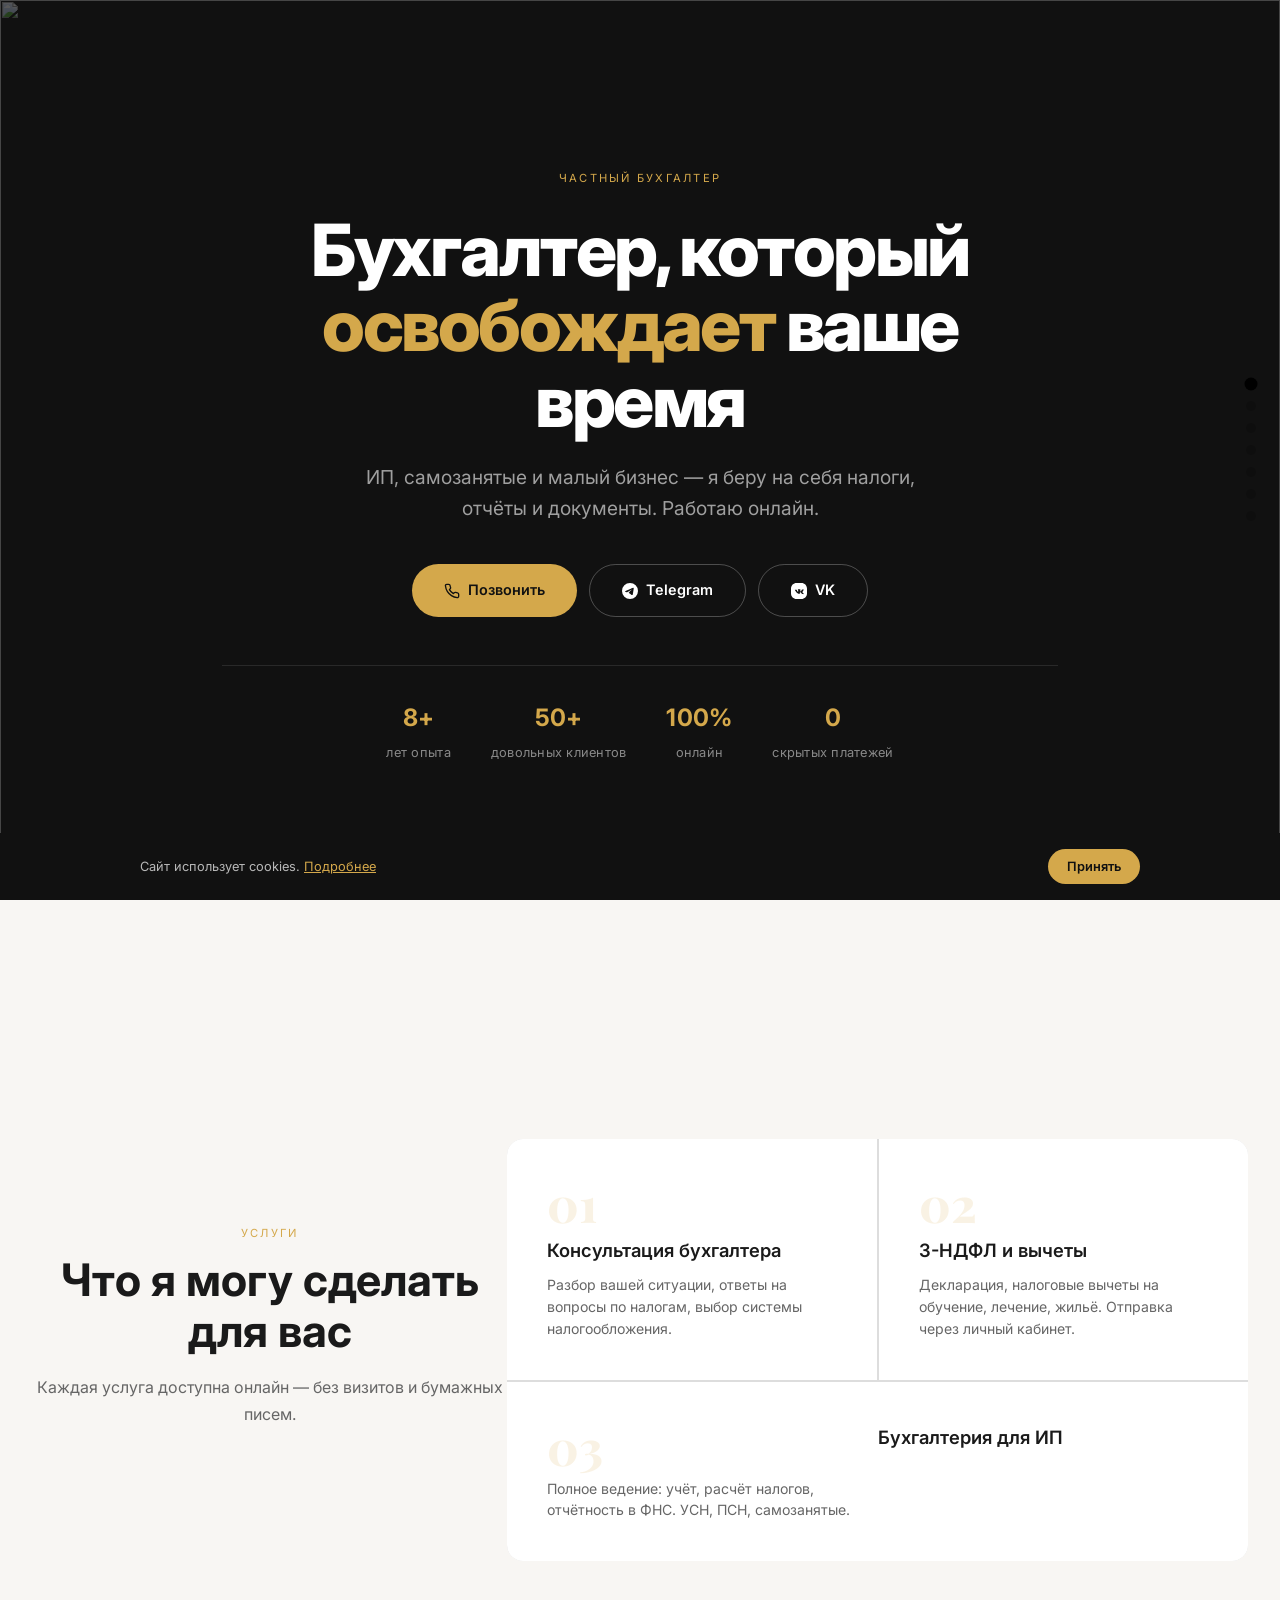
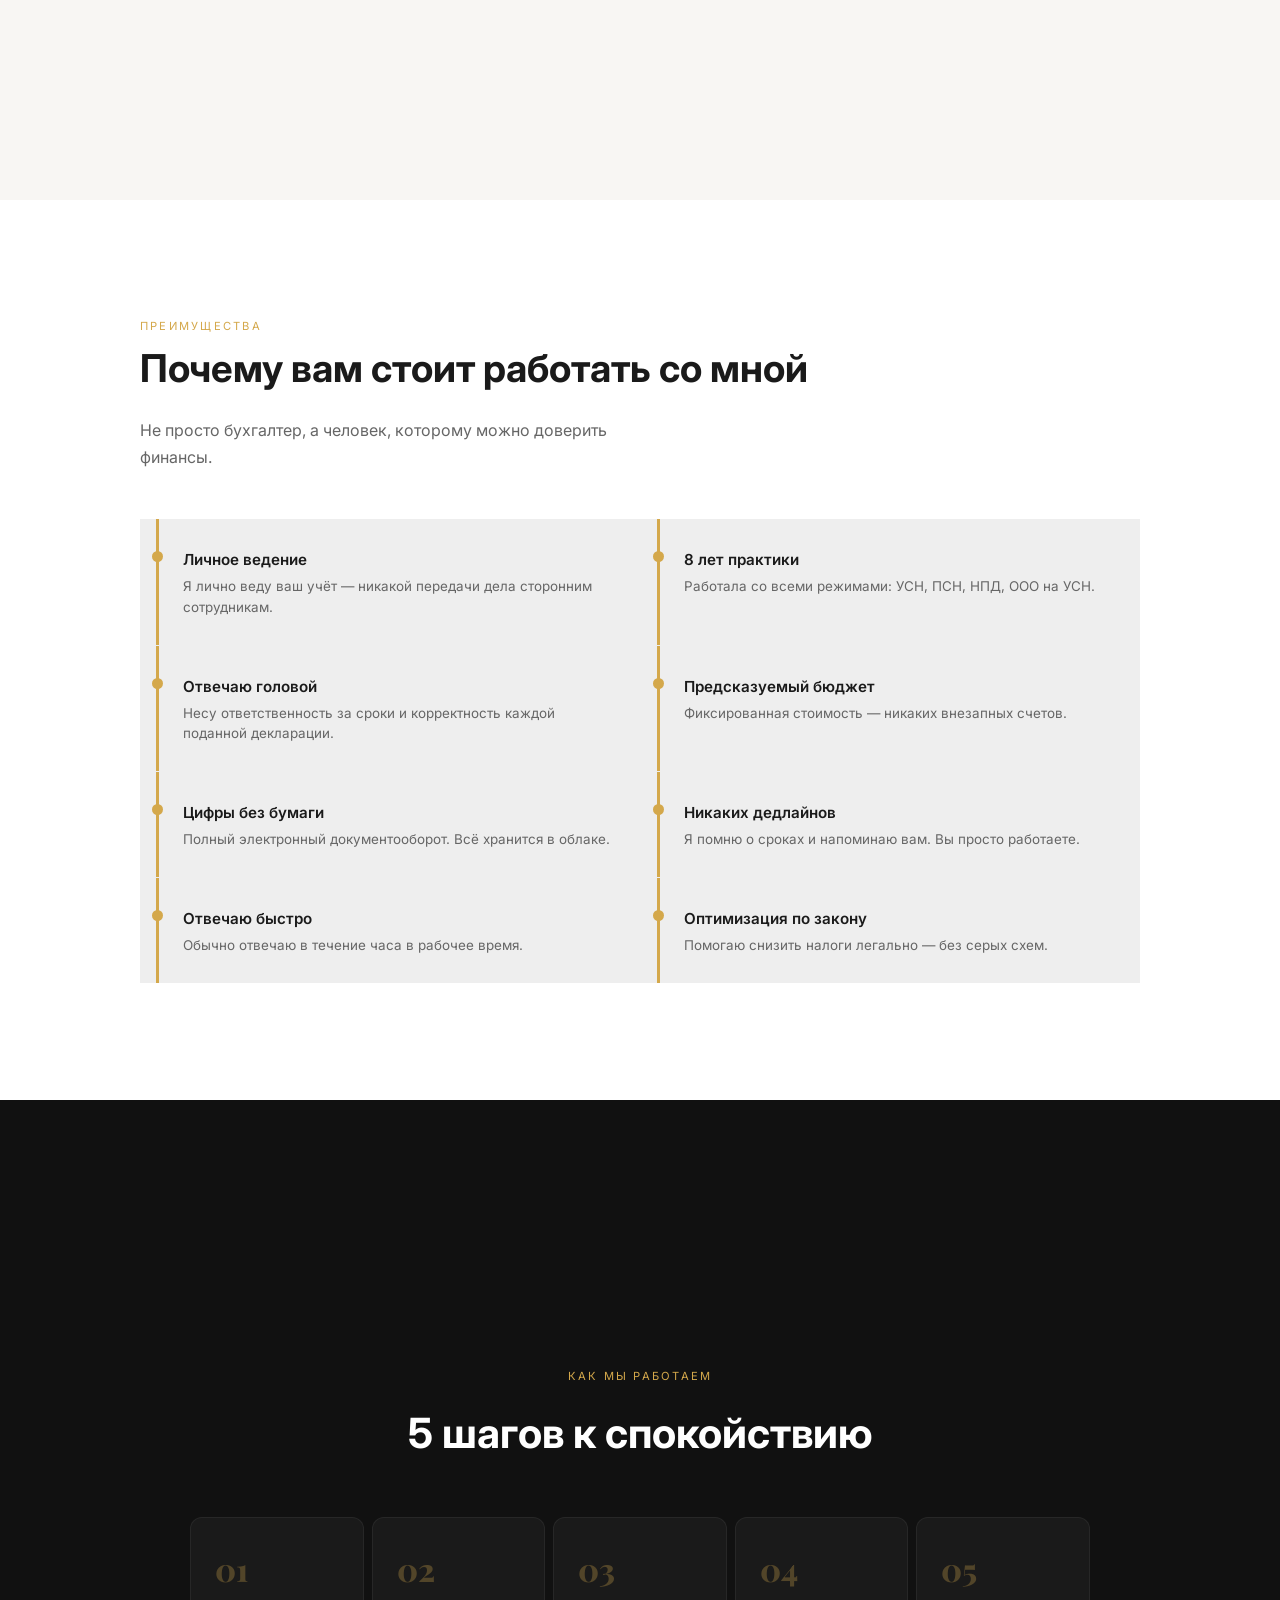
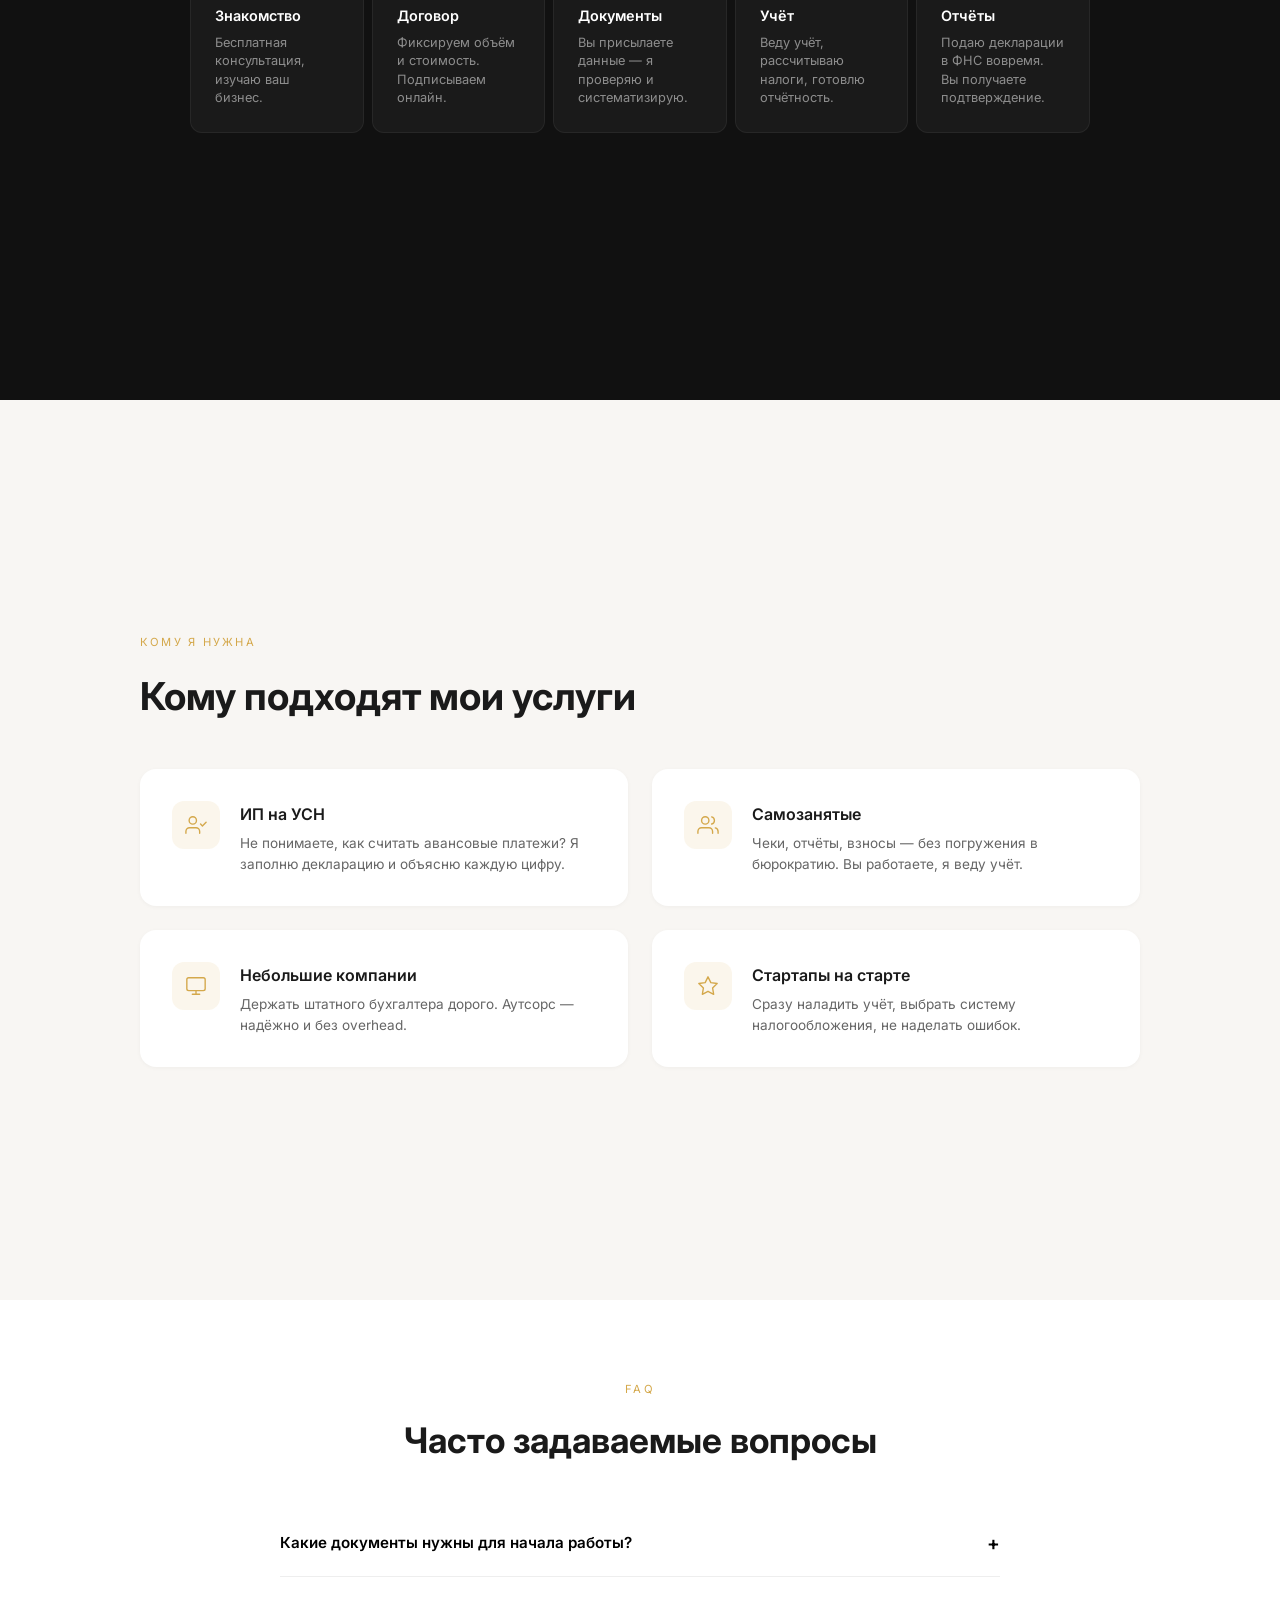
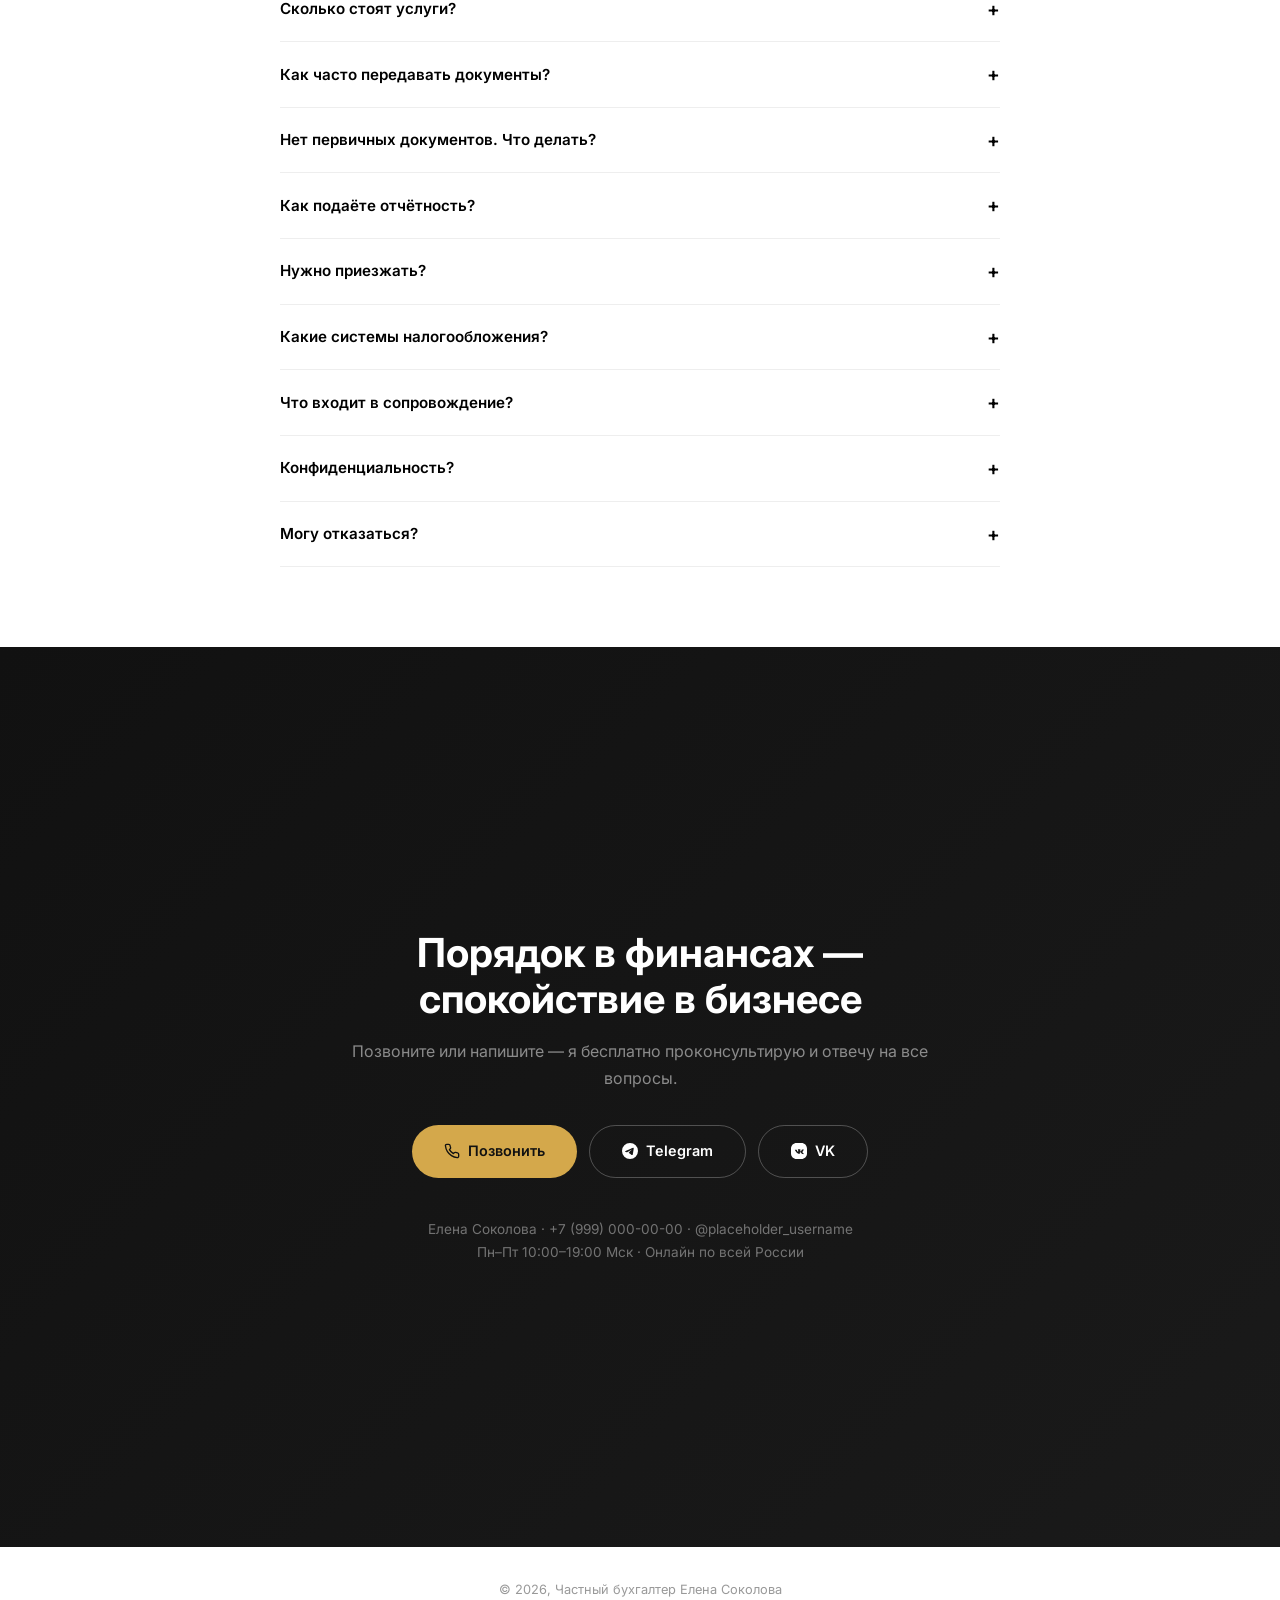
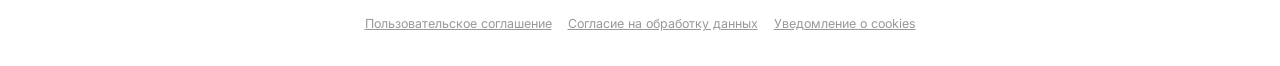
==== index-5.html @ 70ed7877 "Add variant 5: Magazine layout (full-bleed, snap-scroll)" ====
<!DOCTYPE html>
<html lang="ru">
<head>
<meta charset="UTF-8">
<meta name="viewport" content="width=device-width, initial-scale=1.0">
<title>Частный бухгалтер Елена Соколова — услуги для ИП и самозанятых</title>
<meta name="description" content="Бухгалтерские услуги онлайн. Консультации, 3-НДФЛ, отчётность для ИП.">
<meta name="theme-color" content="#111">
<link href="https://fonts.googleapis.com/css2?family=Inter:wght@300;400;500;600;700;800&family=Playfair+Display:wght@700&display=swap" rel="stylesheet">
<style>
*,*::before,*::after{box-sizing:border-box;margin:0;padding:0}
html{scroll-behavior:smooth;scroll-snap-type:y mandatory}
body{font-family:Inter,sans-serif;font-size:16px;line-height:1.7;color:#1a1a1a;background:#fff;-webkit-font-smoothing:antialiased}
img{max-width:100%;height:auto;display:block}
a{color:inherit;text-decoration:none}
ul{list-style:none}
button{font:inherit;cursor:pointer;border:none;background:none}

/* SNAP SECTIONS */
.snap{min-height:100vh;scroll-snap-align:start;display:flex;align-items:center;position:relative;overflow:hidden}

/* NAV DOTS */
.nav-dots{position:fixed;right:24px;top:50%;transform:translateY(-50%);z-index:100;display:flex;flex-direction:column;gap:12px}
.nav-dots a{width:10px;height:10px;border-radius:50%;background:rgba(0,0,0,.15);transition:all .3s;display:block}
.nav-dots a:hover,.nav-dots a.active{background:#000;transform:scale(1.3)}

/* SECTION 1 — HERO FULL-BLEED */
.hero{background:#111;color:#fff;padding:0;display:grid;grid-template-rows:1fr auto}
.hero-bg{position:absolute;inset:0}
.hero-bg img{width:100%;height:100%;object-fit:cover;opacity:.3}
.hero-inner{position:relative;z-index:1;padding:6rem 2rem 4rem;max-width:900px;margin:0 auto;text-align:center}
.hero-kicker{font-size:.7rem;letter-spacing:.2em;text-transform:uppercase;color:#d4a84b;margin-bottom:1.5rem}
.hero h1{font-size:clamp(2.2rem,7vw,4.5rem);font-weight:800;line-height:1.05;letter-spacing:-.035em;margin-bottom:1.5rem}
.hero h1 em{font-style:normal;color:#d4a84b}
.hero-sub{font-size:clamp(1rem,2vw,1.2rem);color:rgba(255,255,255,.6);max-width:600px;margin:0 auto 2.5rem;line-height:1.6}
.hero-cta{display:flex;gap:.75rem;justify-content:center;flex-wrap:wrap}
.btn{display:inline-flex;align-items:center;gap:.5rem;padding:.85rem 2rem;border-radius:100px;font-weight:600;font-size:.9rem;transition:all .25s}
.btn-gold{background:#d4a84b;color:#111}
.btn-gold:hover{background:#e0b85c;transform:translateY(-2px)}
.btn-outline-light{border:1.5px solid rgba(255,255,255,.25);color:#fff}
.btn-outline-light:hover{border-color:#d4a84b;color:#d4a84b}
.btn svg{width:16px;height:16px}
.hero-trust{display:flex;gap:2.5rem;justify-content:center;flex-wrap:wrap;margin-top:3rem;padding-top:2rem;border-top:1px solid rgba(255,255,255,.1)}
.hero-trust li{font-size:.8rem;color:rgba(255,255,255,.5);letter-spacing:.02em}
.hero-trust li strong{display:block;font-size:1.5rem;font-weight:700;color:#d4a84b;margin-bottom:.15rem}
@media(max-width:639px){.hero-trust{gap:1.5rem}.hero-trust li{text-align:center}}

/* SECTION 2 — SERVICES MAGAZINE */
.services{background:#f8f6f3;padding:5rem 2rem}
.services-header{max-width:700px;margin:0 auto 3rem;text-align:center}
.services-header .label{font-size:.7rem;letter-spacing:.2em;text-transform:uppercase;color:#d4a84b}
.services-header h2{font-size:clamp(1.8rem,4vw,2.8rem);font-weight:700;line-height:1.15;margin:.75rem 0 1rem}
.services-header p{color:#666;font-size:1rem}
.services-mag{display:grid;gap:2px;background:#ddd;border-radius:16px;overflow:hidden;max-width:1000px;margin:0 auto}
@media(min-width:768px){.services-mag{grid-template-columns:1fr 1fr}.services-mag article:last-child{grid-column:span 2;display:grid;grid-template-columns:1fr 1fr}}
.service-mag-card{background:#fff;padding:2.5rem;position:relative;transition:all .4s}
.service-mag-card:hover{background:#fefcf9}
.service-mag-num{font-size:3rem;font-weight:800;color:rgba(212,168,75,.15);line-height:1;margin-bottom:.5rem;font-family:'Playfair Display',serif}
.service-mag-card h3{font-size:1.15rem;font-weight:600;margin-bottom:.5rem}
.service-mag-card p{font-size:.88rem;color:#666;line-height:1.55;max-width:380px}
.service-mag-card::after{content:'→';position:absolute;bottom:1.5rem;right:1.5rem;font-size:1.2rem;color:#d4a84b;opacity:0;transition:opacity .3s}
.service-mag-card:hover::after{opacity:1}

/* SECTION 3 — BENEFITS TIMELINE */
.benefits{background:#fff;padding:5rem 2rem}
.benefits-inner{max-width:1000px;margin:0 auto}
.benefits-inner h2{font-size:clamp(1.5rem,3.5vw,2.4rem);font-weight:700;margin-bottom:1rem}
.benefits-inner>p{color:#666;margin-bottom:3rem;max-width:500px}
.benefits-timeline{display:grid;gap:1px;background:#eee}
@media(min-width:768px){.benefits-timeline{grid-template-columns:repeat(2,1fr)}}
.benefit-tl{padding:1.75rem;position:relative;border-left:3px solid #d4a84b;margin-left:1rem;padding-left:1.5rem}
.benefit-tl::before{content:'';position:absolute;left:-7px;top:2rem;width:11px;height:11px;border-radius:50%;background:#d4a84b}
.benefit-tl h4{font-size:.95rem;font-weight:600;margin-bottom:.2rem}
.benefit-tl p{font-size:.84rem;color:#666;line-height:1.5}

/* SECTION 4 — STEPS VISUAL */
.steps-section{background:#111;color:#fff;padding:5rem 2rem}
.steps-section .section-inner{max-width:900px;margin:0 auto;text-align:center}
.steps-section .label{font-size:.7rem;letter-spacing:.2em;text-transform:uppercase;color:#d4a84b}
.steps-section h2{font-size:clamp(1.8rem,4vw,2.6rem);font-weight:700;margin:.75rem 0 3rem}
.steps-visual{display:grid;gap:1.5rem;text-align:left;counter-reset:s}
@media(min-width:768px){.steps-visual{grid-template-columns:repeat(5,1fr);gap:.5rem}}
.step-vis{background:rgba(255,255,255,.04);border-radius:12px;padding:1.5rem;border:1px solid rgba(255,255,255,.06)}
.step-vis-num{font-size:2rem;font-weight:800;color:rgba(212,168,75,.3);font-family:'Playfair Display',serif;margin-bottom:.5rem}
.step-vis h3{font-size:.9rem;font-weight:600;margin-bottom:.3rem;color:#fff}
.step-vis p{font-size:.8rem;color:rgba(255,255,255,.5);line-height:1.45}

/* SECTION 5 — AUDIENCE SPOTLIGHT */
.spotlight{background:#f8f6f3;padding:5rem 2rem}
.spotlight-inner{max-width:1000px;margin:0 auto}
.spotlight-inner .label{font-size:.7rem;letter-spacing:.2em;text-transform:uppercase;color:#d4a84b}
.spotlight-inner h2{font-size:clamp(1.5rem,3.5vw,2.4rem);font-weight:700;margin:.75rem 0 2.5rem}
.spotlight-grid{display:grid;gap:1.5rem}
@media(min-width:640px){.spotlight-grid{grid-template-columns:repeat(2,1fr)}}
.spot-card{background:#fff;border-radius:16px;padding:2rem;display:flex;gap:1.25rem;align-items:flex-start;box-shadow:0 1px 4px rgba(0,0,0,.04)}
.spot-icon{width:48px;height:48px;border-radius:12px;background:rgba(212,168,75,.1);color:#d4a84b;display:flex;align-items:center;justify-content:center;flex-shrink:0}
.spot-icon svg{width:22px;height:22px}
.spot-card h3{font-size:1rem;font-weight:600;margin-bottom:.3rem}
.spot-card p{font-size:.85rem;color:#666;line-height:1.5}

/* SECTION 6 — FAQ ACCORDION */
.faq-section{background:#fff;padding:5rem 2rem}
.faq-inner{max-width:720px;margin:0 auto}
.faq-inner .label{font-size:.7rem;letter-spacing:.2em;text-transform:uppercase;color:#d4a84b;text-align:center}
.faq-inner h2{font-size:clamp(1.5rem,3.5vw,2.2rem);font-weight:700;text-align:center;margin:.75rem 0 2.5rem}
.faq-q{width:100%;display:flex;justify-content:space-between;align-items:center;padding:1rem 0;font-weight:600;font-size:.95rem;text-align:left;border-bottom:1px solid #eee;transition:color .2s;gap:1rem}
.faq-q:hover{color:#d4a84b}
.faq-q span{font-size:1.2rem;transition:transform .3s}
.faq-item.open .faq-q span{transform:rotate(45deg)}
.faq-a{max-height:0;overflow:hidden;transition:max-height .3s,padding .3s;padding:0}
.faq-item.open .faq-a{max-height:300px;padding:.5rem 0 1rem}
.faq-a p{font-size:.88rem;color:#666;line-height:1.55}

/* SECTION 7 — FINAL CTA */
.final{background:linear-gradient(135deg,#111,#1a1a1a);color:#fff;padding:5rem 2rem;text-align:center}
.final-inner{max-width:600px;margin:0 auto}
.final h2{font-size:clamp(1.5rem,4vw,2.5rem);font-weight:700;margin-bottom:1rem;line-height:1.15}
.final p{color:rgba(255,255,255,.5);margin-bottom:2rem}
.final .btn-outline-light svg{width:16px;height:16px}

/* FOOTER MINIMAL */
.footer-min{text-align:center;padding:2rem;font-size:.8rem;color:#999}
.footer-min a{color:#d4a84b}
.footer-min .legal-links{display:flex;gap:1rem;justify-content:center;flex-wrap:wrap;margin-top:.75rem}
.footer-min .legal-links button{font-size:.78rem;color:#999;text-decoration:underline}

/* MODALS */
.modal-overlay{position:fixed;inset:0;z-index:200;background:rgba(0,0,0,.7);backdrop-filter:blur(6px);display:flex;align-items:center;justify-content:center;padding:1rem;opacity:0;pointer-events:none;transition:opacity .3s}
.modal-overlay.open{opacity:1;pointer-events:auto}
.modal{background:#fff;border-radius:16px;max-width:560px;width:100%;max-height:80vh;overflow-y:auto;padding:2rem;transform:translateY(20px);transition:transform .3s;position:relative}
.modal-overlay.open .modal{transform:translateY(0)}
.modal-close{position:absolute;top:1rem;right:1rem;width:30px;height:30px;border-radius:50%;display:flex;align-items:center;justify-content:center;background:#f5f5f5}
.modal-close:hover{background:#eee}
.modal-close svg{width:16px;height:16px}
.modal h2{font-size:1.15rem;margin-bottom:1rem;padding-right:2rem}
.modal p,.modal li{font-size:.85rem;color:#666;line-height:1.55;margin-bottom:.4rem}
.modal ul{padding-left:1.25rem;list-style:disc}

/* COOKIES */
.cookies{position:fixed;bottom:0;left:0;right:0;z-index:150;background:#111;color:rgba(255,255,255,.7);padding:1rem 2rem;font-size:.8rem;transform:translateY(100%);transition:transform .35s}
.cookies.show{transform:translateY(0)}
.cookies .container{max-width:1000px;margin:0 auto;display:flex;flex-wrap:wrap;align-items:center;justify-content:space-between;gap:.75rem}
.cookies .container a{color:#d4a84b;text-decoration:underline}
.cookies-btn{background:#d4a84b;color:#111;padding:.4rem 1.2rem;border-radius:100px;font-weight:600;font-size:.8rem;white-space:nowrap;transition:background .2s}
.cookies-btn:hover{background:#e0b85c}

/* RESPONSIVE */
@media(max-width:639px){.snap{min-height:0;scroll-snap-align:none}.nav-dots{display:none}.hero-inner{padding:4rem 1.5rem 3rem}.services{padding:3rem 1.5rem}.benefits{padding:3rem 1.5rem}.steps-section{padding:3rem 1.5rem}.spotlight{padding:3rem 1.5rem}.faq-section{padding:3rem 1.5rem}.final{padding:3rem 1.5rem}}
</style>
</head>
<body>

<nav class="nav-dots" aria-label="Навигация">
  <a href="#s1" aria-label="Главная"></a>
  <a href="#s2" aria-label="Услуги"></a>
  <a href="#s3" aria-label="Преимущества"></a>
  <a href="#s4" aria-label="Процесс"></a>
  <a href="#s5" aria-label="Клиенты"></a>
  <a href="#s6" aria-label="FAQ"></a>
  <a href="#s7" aria-label="Контакты"></a>
</nav>

<!-- HERO -->
<section class="snap hero" id="s1">
  <div class="hero-bg"><img src="https://images.unsplash.com/photo-1573496359142-b8d87734a5a2?w=1200&auto=format" alt="" loading="lazy"></div>
  <div class="hero-inner">
    <div class="hero-kicker">Частный бухгалтер</div>
    <h1>Бухгалтер, который <em>освобождает</em> ваше время</h1>
    <p class="hero-sub">ИП, самозанятые и малый бизнес — я беру на себя налоги, отчёты и документы. Работаю онлайн.</p>
    <div class="hero-cta">
      <a href="tel:+79990000000" class="btn btn-gold"><svg viewBox="0 0 24 24" fill="none" stroke="currentColor" stroke-width="2" stroke-linecap="round" stroke-linejoin="round"><path d="M22 16.92v3a2 2 0 0 1-2.18 2 19.79 19.79 0 0 1-8.63-3.07 19.5 19.5 0 0 1-6-6 19.79 19.79 0 0 1-3.07-8.67A2 2 0 0 1 4.11 2h3a2 2 0 0 1 2 1.72 12.84 12.84 0 0 0 .7 2.81 2 2 0 0 1-.45 2.11L8.09 9.91a16 16 0 0 0 6 6l1.27-1.27a2 2 0 0 1 2.11-.45 12.84 12.84 0 0 0 2.81.7A2 2 0 0 1 22 16.92z"/></svg>Позвонить</a>
      <a href="https://t.me/placeholder_username" target="_blank" rel="noopener" class="btn btn-outline-light"><svg viewBox="0 0 24 24" fill="currentColor"><path d="M11.944 0A12 12 0 0 0 0 12a12 12 0 0 0 12 12 12 12 0 0 0 12-12A12 12 0 0 0 12 0a12 12 0 0 0-.056 0zm4.962 7.224c.1-.002.321.023.465.14a.506.506 0 0 1 .171.325c.016.093.036.306.02.472-.18 1.898-.962 6.502-1.36 8.627-.168.9-.499 1.201-.82 1.23-.696.065-1.225-.46-1.9-.902-1.056-.693-1.653-1.124-2.678-1.8-1.185-.78-.417-1.21.258-1.91.177-.184 3.247-2.977 3.307-3.23.007-.032.014-.15-.056-.212s-.174-.041-.249-.024c-.106.024-1.793 1.14-5.061 3.345-.48.33-.913.49-1.302.48-.428-.008-1.252-.241-1.865-.44-.752-.245-1.349-.374-1.297-.789.027-.216.325-.437.893-.663 3.498-1.524 5.83-2.529 6.998-3.014 3.332-1.386 4.025-1.627 4.476-1.635z"/></svg>Telegram</a>
      <a href="https://vk.com/placeholder_id" target="_blank" rel="noopener" class="btn btn-outline-light"><svg viewBox="0 0 24 24" fill="currentColor"><path d="M15.684 0H8.316C3.732 0 0 3.732 0 8.316v7.368C0 20.268 3.732 24 8.316 24h7.368C20.268 24 24 20.268 24 15.684V8.316C24 3.732 20.268 0 15.684 0zm3.4 16.416h-1.932c-.588 0-.78-.432-1.848-1.5-.936-.876-1.344-1.008-1.572-1.008-.324 0-.408.084-.408.492v1.296c0 .36-.12.552-1.056.552-1.56 0-3.288-.96-4.512-2.748-1.548-1.908-1.944-3.024-1.944-3.288 0-.132.084-.252.312-.252h1.944c.336 0 .456.144.588.492.552 1.512 1.512 2.856 1.896 2.856.144 0 .216-.072.216-.468v-1.8c-.072-.852-.504-.924-.504-1.236 0-.156.12-.288.324-.288h3.048c.264 0 .348.144.348.468v2.532c0 .264.108.348.18.348.144 0 .264-.084.528-.348.912-1.008 1.548-2.568 1.548-2.568.084-.18.228-.324.552-.324h1.944c.396 0 .48.204.396.468-.144.672-2.076 3.3-2.076 3.3-.168.276-.204.384 0 .648.144.216.66.648.996.996.612.648 1.08 1.188 1.248 1.548.168.36-.012.54-.408.54z"/></svg>VK</a>
    </div>
    <ul class="hero-trust">
      <li><strong>8+</strong> лет опыта</li>
      <li><strong>50+</strong> довольных клиентов</li>
      <li><strong>100%</strong> онлайн</li>
      <li><strong>0</strong> скрытых платежей</li>
    </ul>
  </div>
</section>

<!-- SERVICES -->
<section class="snap services" id="s2">
  <div class="services-header">
    <div class="label">Услуги</div>
    <h2>Что я могу сделать для вас</h2>
    <p>Каждая услуга доступна онлайн — без визитов и бумажных писем.</p>
  </div>
  <div class="services-mag">
    <article class="service-mag-card"><div class="service-mag-num">01</div><h3>Консультация бухгалтера</h3><p>Разбор вашей ситуации, ответы на вопросы по налогам, выбор системы налогообложения.</p></article>
    <article class="service-mag-card"><div class="service-mag-num">02</div><h3>3-НДФЛ и вычеты</h3><p>Декларация, налоговые вычеты на обучение, лечение, жильё. Отправка через личный кабинет.</p></article>
    <article class="service-mag-card"><div class="service-mag-num">03</div><h3>Бухгалтерия для ИП</h3><p>Полное ведение: учёт, расчёт налогов, отчётность в ФНС. УСН, ПСН, самозанятые.</p></article>
  </div>
</section>

<!-- BENEFITS -->
<section class="snap benefits" id="s3">
  <div class="benefits-inner">
    <div class="label" style="font-size:.7rem;letter-spacing:.2em;text-transform:uppercase;color:#d4a84b">Преимущества</div>
    <h2>Почему вам стоит работать со мной</h2>
    <p>Не просто бухгалтер, а человек, которому можно доверить финансы.</p>
    <div class="benefits-timeline">
      <div class="benefit-tl"><h4>Личное ведение</h4><p>Я лично веду ваш учёт — никакой передачи дела сторонним сотрудникам.</p></div>
      <div class="benefit-tl"><h4>8 лет практики</h4><p>Работала со всеми режимами: УСН, ПСН, НПД, ООО на УСН.</p></div>
      <div class="benefit-tl"><h4>Отвечаю головой</h4><p>Несу ответственность за сроки и корректность каждой поданной декларации.</p></div>
      <div class="benefit-tl"><h4>Предсказуемый бюджет</h4><p>Фиксированная стоимость — никаких внезапных счетов.</p></div>
      <div class="benefit-tl"><h4>Цифры без бумаги</h4><p>Полный электронный документооборот. Всё хранится в облаке.</p></div>
      <div class="benefit-tl"><h4>Никаких дедлайнов</h4><p>Я помню о сроках и напоминаю вам. Вы просто работаете.</p></div>
      <div class="benefit-tl"><h4>Отвечаю быстро</h4><p>Обычно отвечаю в течение часа в рабочее время.</p></div>
      <div class="benefit-tl"><h4>Оптимизация по закону</h4><p>Помогаю снизить налоги легально — без серых схем.</p></div>
    </div>
  </div>
</section>

<!-- STEPS -->
<section class="snap steps-section" id="s4">
  <div class="section-inner">
    <div class="label">Как мы работаем</div>
    <h2>5 шагов к спокойствию</h2>
    <div class="steps-visual">
      <div class="step-vis"><div class="step-vis-num">01</div><h3>Знакомство</h3><p>Бесплатная консультация, изучаю ваш бизнес.</p></div>
      <div class="step-vis"><div class="step-vis-num">02</div><h3>Договор</h3><p>Фиксируем объём и стоимость. Подписываем онлайн.</p></div>
      <div class="step-vis"><div class="step-vis-num">03</div><h3>Документы</h3><p>Вы присылаете данные — я проверяю и систематизирую.</p></div>
      <div class="step-vis"><div class="step-vis-num">04</div><h3>Учёт</h3><p>Веду учёт, рассчитываю налоги, готовлю отчётность.</p></div>
      <div class="step-vis"><div class="step-vis-num">05</div><h3>Отчёты</h3><p>Подаю декларации в ФНС вовремя. Вы получаете подтверждение.</p></div>
    </div>
  </div>
</section>

<!-- AUDIENCE -->
<section class="snap spotlight" id="s5">
  <div class="spotlight-inner">
    <div class="label">Кому я нужна</div>
    <h2>Кому подходят мои услуги</h2>
    <div class="spotlight-grid">
      <article class="spot-card">
        <div class="spot-icon"><svg viewBox="0 0 24 24" fill="none" stroke="currentColor" stroke-width="1.5" stroke-linecap="round" stroke-linejoin="round"><path d="M16 21v-2a4 4 0 0 0-4-4H5a4 4 0 0 0-4 4v2"/><circle cx="8.5" cy="7" r="4"/><polyline points="17 11 19 13 23 9"/></svg></div>
        <div><h3>ИП на УСН</h3><p>Не понимаете, как считать авансовые платежи? Я заполню декларацию и объясню каждую цифру.</p></div>
      </article>
      <article class="spot-card">
        <div class="spot-icon"><svg viewBox="0 0 24 24" fill="none" stroke="currentColor" stroke-width="1.5" stroke-linecap="round" stroke-linejoin="round"><path d="M17 21v-2a4 4 0 0 0-4-4H5a4 4 0 0 0-4 4v2"/><circle cx="9" cy="7" r="4"/><path d="M23 21v-2a4 4 0 0 0-3-3.87"/><path d="M16 3.13a4 4 0 0 1 0 7.75"/></svg></div>
        <div><h3>Самозанятые</h3><p>Чеки, отчёты, взносы — без погружения в бюрократию. Вы работаете, я веду учёт.</p></div>
      </article>
      <article class="spot-card">
        <div class="spot-icon"><svg viewBox="0 0 24 24" fill="none" stroke="currentColor" stroke-width="1.5" stroke-linecap="round" stroke-linejoin="round"><rect x="2" y="3" width="20" height="14" rx="2" ry="2"/><line x1="8" y1="21" x2="16" y2="21"/><line x1="12" y1="17" x2="12" y2="21"/></svg></div>
        <div><h3>Небольшие компании</h3><p>Держать штатного бухгалтера дорого. Аутсорс — надёжно и без overhead.</p></div>
      </article>
      <article class="spot-card">
        <div class="spot-icon"><svg viewBox="0 0 24 24" fill="none" stroke="currentColor" stroke-width="1.5" stroke-linecap="round" stroke-linejoin="round"><polygon points="12 2 15.09 8.26 22 9.27 17 14.14 18.18 21.02 12 17.77 5.82 21.02 7 14.14 2 9.27 8.91 8.26 12 2"/></svg></div>
        <div><h3>Стартапы на старте</h3><p>Сразу наладить учёт, выбрать систему налогообложения, не наделать ошибок.</p></div>
      </article>
    </div>
  </div>
</section>

<!-- FAQ -->
<section class="snap faq-section" id="s6">
  <div class="faq-inner">
    <div class="label">FAQ</div>
    <h2>Часто задаваемые вопросы</h2>
    <div>
      <div class="faq-item"><button class="faq-q" aria-expanded="false">Какие документы нужны для начала работы?<span>+</span></button><div class="faq-a"><p>Паспорт, ИНН, сведения о регистрации. Если уже работаете — последние отчёты. Я составлю список под вас.</p></div></div>
      <div class="faq-item"><button class="faq-q" aria-expanded="false">Сколько стоят услуги?<span>+</span></button><div class="faq-a"><p>Консультация — бесплатно. Обслуживание ИП на УСН — от 5 000 ₽/мес. Цена после знакомства с делом.</p></div></div>
      <div class="faq-item"><button class="faq-q" aria-expanded="false">Как часто передавать документы?<span>+</span></button><div class="faq-a"><p>1–2 раза в месяц. Можно чаще — договоримся.</p></div></div>
      <div class="faq-item"><button class="faq-q" aria-expanded="false">Нет первичных документов. Что делать?<span>+</span></button><div class="faq-a"><p>Восстановлю учёт: запрошу дубликаты в банках и у контрагентов.</p></div></div>
      <div class="faq-item"><button class="faq-q" aria-expanded="false">Как подаёте отчётность?<span>+</span></button><div class="faq-a"><p>Через ЭДО с усиленной подписью. Вы получаете подтверждение о приёме.</p></div></div>
      <div class="faq-item"><button class="faq-q" aria-expanded="false">Нужно приезжать?<span>+</span></button><div class="faq-a"><p>Нет. Полностью онлайн. При желании можем встретиться лично.</p></div></div>
      <div class="faq-item"><button class="faq-q" aria-expanded="false">Какие системы налогообложения?<span>+</span></button><div class="faq-a"><p>УСН 6% и 15%, ПСН, налог на профдоход (самозанятые).</p></div></div>
      <div class="faq-item"><button class="faq-q" aria-expanded="false">Что входит в сопровождение?<span>+</span></button><div class="faq-a"><p>Учёт, расчёт налогов, отчётность, контроль сроков, консультации — всё включено.</p></div></div>
      <div class="faq-item"><button class="faq-q" aria-expanded="false">Конфиденциальность?<span>+</span></button><div class="faq-a"><p>NDA, защищённые каналы, доступ к данным только у меня.</p></div></div>
      <div class="faq-item"><button class="faq-q" aria-expanded="false">Могу отказаться?<span>+</span></button><div class="faq-a"><p>В любой момент. Передам все документы и отчёты.</p></div></div>
    </div>
  </div>
</section>

<!-- FINAL -->
<section class="snap final" id="s7">
  <div class="final-inner">
    <h2>Порядок в финансах —<br>спокойствие в бизнесе</h2>
    <p>Позвоните или напишите — я бесплатно проконсультирую и отвечу на все вопросы.</p>
    <div class="hero-cta" style="justify-content:center">
      <a href="tel:+79990000000" class="btn btn-gold"><svg viewBox="0 0 24 24" fill="none" stroke="currentColor" stroke-width="2" stroke-linecap="round" stroke-linejoin="round"><path d="M22 16.92v3a2 2 0 0 1-2.18 2 19.79 19.79 0 0 1-8.63-3.07 19.5 19.5 0 0 1-6-6 19.79 19.79 0 0 1-3.07-8.67A2 2 0 0 1 4.11 2h3a2 2 0 0 1 2 1.72 12.84 12.84 0 0 0 .7 2.81 2 2 0 0 1-.45 2.11L8.09 9.91a16 16 0 0 0 6 6l1.27-1.27a2 2 0 0 1 2.11-.45 12.84 12.84 0 0 0 2.81.7A2 2 0 0 1 22 16.92z"/></svg>Позвонить</a>
      <a href="https://t.me/placeholder_username" target="_blank" rel="noopener" class="btn btn-outline-light"><svg viewBox="0 0 24 24" fill="currentColor"><path d="M11.944 0A12 12 0 0 0 0 12a12 12 0 0 0 12 12 12 12 0 0 0 12-12A12 12 0 0 0 12 0a12 12 0 0 0-.056 0zm4.962 7.224c.1-.002.321.023.465.14a.506.506 0 0 1 .171.325c.016.093.036.306.02.472-.18 1.898-.962 6.502-1.36 8.627-.168.9-.499 1.201-.82 1.23-.696.065-1.225-.46-1.9-.902-1.056-.693-1.653-1.124-2.678-1.8-1.185-.78-.417-1.21.258-1.91.177-.184 3.247-2.977 3.307-3.23.007-.032.014-.15-.056-.212s-.174-.041-.249-.024c-.106.024-1.793 1.14-5.061 3.345-.48.33-.913.49-1.302.48-.428-.008-1.252-.241-1.865-.44-.752-.245-1.349-.374-1.297-.789.027-.216.325-.437.893-.663 3.498-1.524 5.83-2.529 6.998-3.014 3.332-1.386 4.025-1.627 4.476-1.635z"/></svg>Telegram</a>
      <a href="https://vk.com/placeholder_id" target="_blank" rel="noopener" class="btn btn-outline-light"><svg viewBox="0 0 24 24" fill="currentColor"><path d="M15.684 0H8.316C3.732 0 0 3.732 0 8.316v7.368C0 20.268 3.732 24 8.316 24h7.368C20.268 24 24 20.268 24 15.684V8.316C24 3.732 20.268 0 15.684 0zm3.4 16.416h-1.932c-.588 0-.78-.432-1.848-1.5-.936-.876-1.344-1.008-1.572-1.008-.324 0-.408.084-.408.492v1.296c0 .36-.12.552-1.056.552-1.56 0-3.288-.96-4.512-2.748-1.548-1.908-1.944-3.024-1.944-3.288 0-.132.084-.252.312-.252h1.944c.336 0 .456.144.588.492.552 1.512 1.512 2.856 1.896 2.856.144 0 .216-.072.216-.468v-1.8c-.072-.852-.504-.924-.504-1.236 0-.156.12-.288.324-.288h3.048c.264 0 .348.144.348.468v2.532c0 .264.108.348.18.348.144 0 .264-.084.528-.348.912-1.008 1.548-2.568 1.548-2.568.084-.18.228-.324.552-.324h1.944c.396 0 .48.204.396.468-.144.672-2.076 3.3-2.076 3.3-.168.276-.204.384 0 .648.144.216.66.648.996.996.612.648 1.08 1.188 1.248 1.548.168.36-.012.54-.408.54z"/></svg>VK</a>
    </div>
    <div style="margin-top:2.5rem;font-size:.85rem;color:rgba(255,255,255,.4)">Елена Соколова · +7 (999) 000-00-00 · @placeholder_username<br>Пн–Пт 10:00–19:00 Мск · Онлайн по всей России</div>
  </div>
</section>

<footer class="footer-min">
  <div>&copy; 2026, Частный бухгалтер Елена Соколова</div>
  <div class="legal-links">
    <button type="button" data-modal="terms">Пользовательское соглашение</button>
    <button type="button" data-modal="privacy">Согласие на обработку данных</button>
    <button type="button" data-modal="cookies">Уведомление о cookies</button>
  </div>
</footer>

<!-- MODALS + COOKIES -->
<div class="modal-overlay" id="modal-terms" role="dialog" aria-modal="true" aria-labelledby="t1"><div class="modal" tabindex="-1"><button class="modal-close" data-close aria-label="Закрыть"><svg viewBox="0 0 24 24" fill="none" stroke="currentColor" stroke-width="2" stroke-linecap="round" stroke-linejoin="round"><line x1="18" y1="6" x2="6" y2="18"/><line x1="6" y1="6" x2="18" y2="18"/></svg></button><h2 id="t1">Пользовательское соглашение</h2><p>Регулирует отношения между Еленой Соколовой и пользователем. Используя сайт, вы принимаете условия.</p></div></div>
<div class="modal-overlay" id="modal-privacy" role="dialog" aria-modal="true" aria-labelledby="t2"><div class="modal" tabindex="-1"><button class="modal-close" data-close aria-label="Закрыть"><svg viewBox="0 0 24 24" fill="none" stroke="currentColor" stroke-width="2" stroke-linecap="round" stroke-linejoin="round"><line x1="18" y1="6" x2="6" y2="18"/><line x1="6" y1="6" x2="18" y2="18"/></svg></button><h2 id="t2">Согласие на обработку данных</h2><p>Вы даёте согласие на обработку персональных данных (ФИО, телефон, email) для оказания услуг.</p></div></div>
<div class="modal-overlay" id="modal-cookies" role="dialog" aria-modal="true" aria-labelledby="t3"><div class="modal" tabindex="-1"><button class="modal-close" data-close aria-label="Закрыть"><svg viewBox="0 0 24 24" fill="none" stroke="currentColor" stroke-width="2" stroke-linecap="round" stroke-linejoin="round"><line x1="18" y1="6" x2="6" y2="18"/><line x1="6" y1="6" x2="18" y2="18"/></svg></button><h2 id="t3">Уведомление о cookies</h2><p>Сайт использует cookies и Яндекс.Метрику. Продолжая использование, вы соглашаетесь.</p></div></div>
<div class="cookies" id="cookies-banner" role="alert">
  <div class="container"><span>Сайт использует cookies. <button type="button" data-modal="cookies" style="background:none;border:none;color:#d4a84b;text-decoration:underline;cursor:pointer;font-size:inherit;">Подробнее</button></span><button class="cookies-btn" id="cookies-accept">Принять</button></div>
</div>
<script>
(function(){'use strict'
var b=document.getElementById('cookies-banner'),a=document.getElementById('cookies-accept')
if(localStorage.getItem('cookies_accepted')!=='true'){setTimeout(function(){b.classList.add('show')},600)}
a.addEventListener('click',function(){localStorage.setItem('cookies_accepted','true');b.classList.remove('show')})
var o=document.querySelectorAll('.modal-overlay')
document.querySelectorAll('[data-modal]').forEach(function(e){e.addEventListener('click',function(e){e.preventDefault();var m=document.getElementById('modal-'+this.getAttribute('data-modal'));if(!m)return;m.classList.add('open');document.body.style.overflow='hidden';var mc=m.querySelector('.modal');if(mc)mc.focus()})})
document.querySelectorAll('[data-close]').forEach(function(e){e.addEventListener('click',function(){o.forEach(function(i){i.classList.remove('open')});document.body.style.overflow=''})})
o.forEach(function(m){m.addEventListener('click',function(e){if(e.target===m){o.forEach(function(i){i.classList.remove('open')});document.body.style.overflow=''}})})
document.addEventListener('keydown',function(e){if(e.key==='Escape'){o.forEach(function(i){i.classList.remove('open')});document.body.style.overflow=''}})
document.querySelectorAll('.faq-item').forEach(function(item){item.querySelector('.faq-q').addEventListener('click',function(){var open=item.classList.contains('open')
document.querySelectorAll('.faq-item').forEach(function(i){i.classList.remove('open')})
if(!open){item.classList.add('open')}})})
var navDots=document.querySelectorAll('.nav-dots a'),sections=document.querySelectorAll('.snap')
function updateNav(){var t=window.scrollY+200;sections.forEach(function(s,i){var o=s.offsetTop,h=s.offsetHeight;if(t>=o&&t<o+h){navDots.forEach(function(d){d.classList.remove('active')});if(navDots[i])navDots[i].classList.add('active')}})}
window.addEventListener('scroll',updateNav,{passive:true});updateNav()
navDots.forEach(function(d){d.addEventListener('click',function(e){e.preventDefault();var id=this.getAttribute('href').slice(1);var el=document.getElementById(id);if(el)el.scrollIntoView({behavior:'smooth'})})})
var els=document.querySelectorAll('.reveal');function check(){var wh=window.innerHeight;els.forEach(function(el){if(el.getBoundingClientRect().top<wh-60)el.classList.add('visible')})}
check();window.addEventListener('scroll',check,{passive:true});window.addEventListener('resize',check,{passive:true})
})()
</script>
</body>
</html>
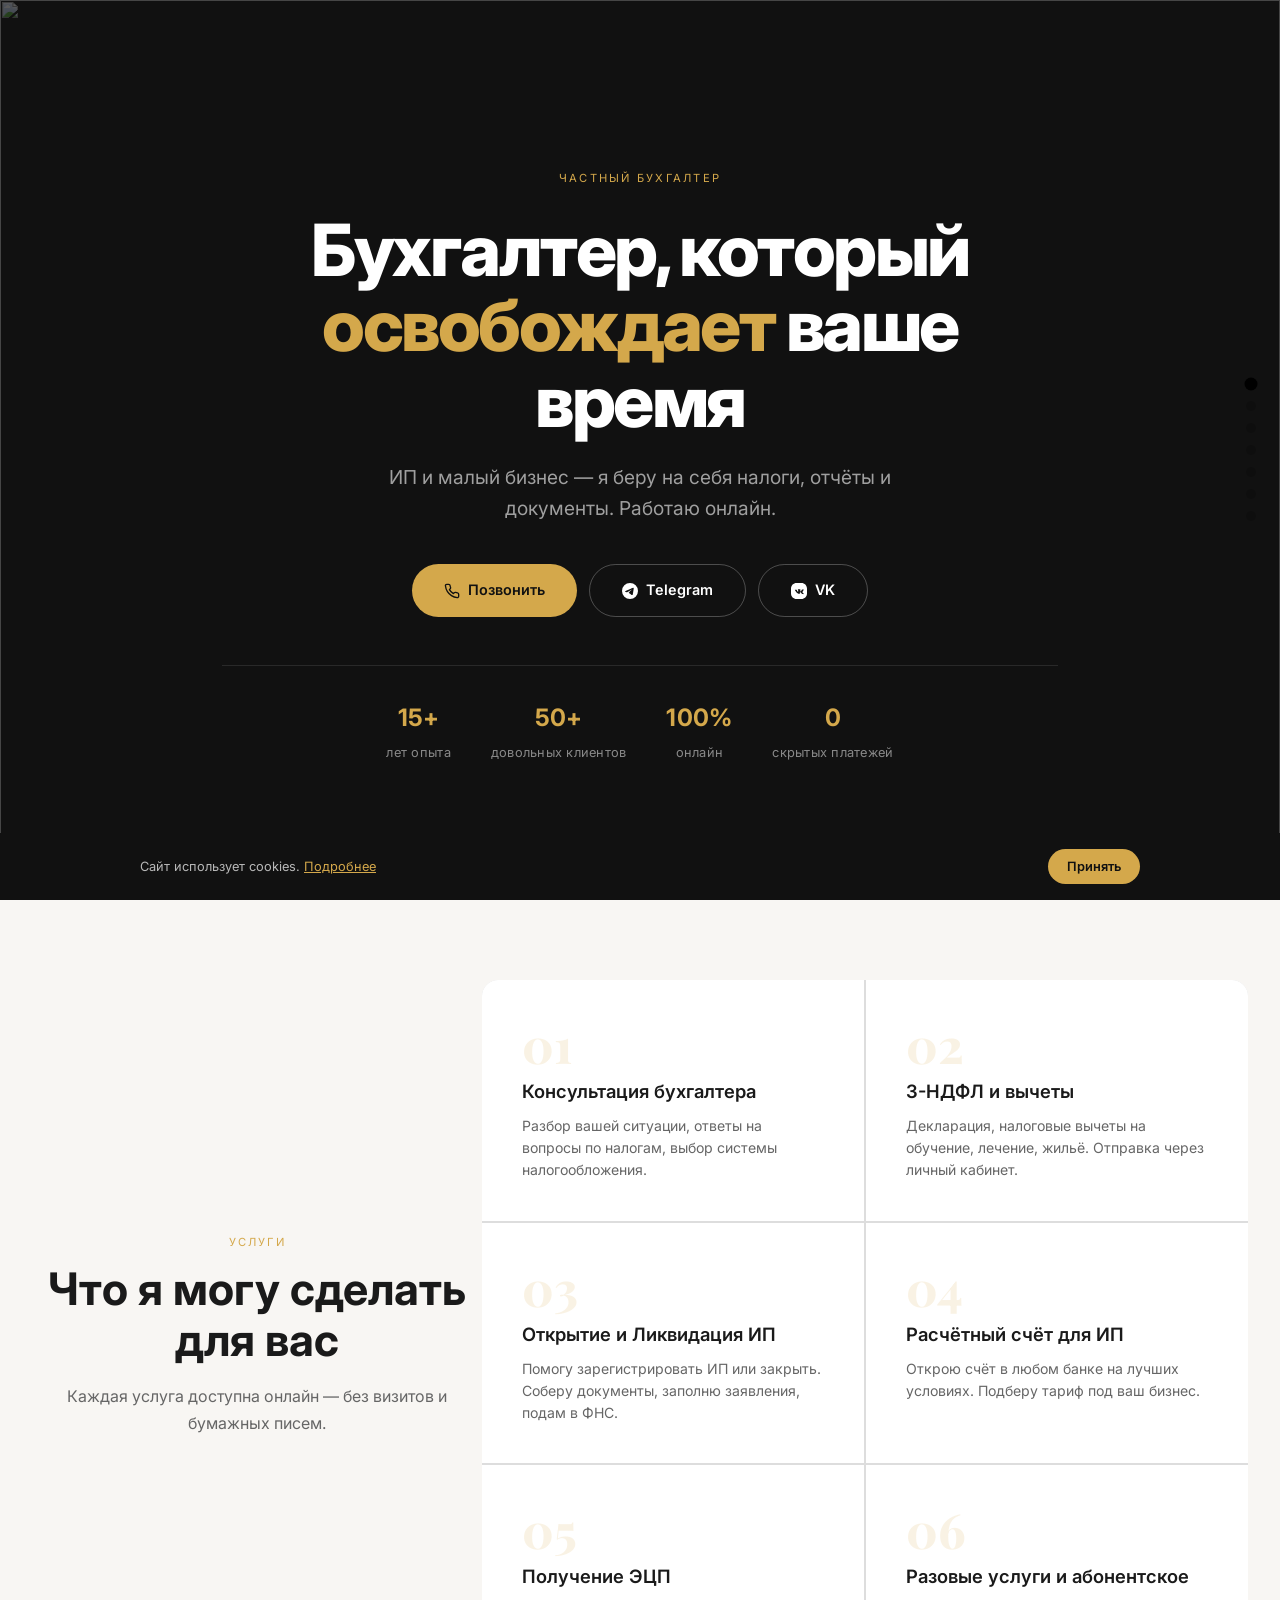
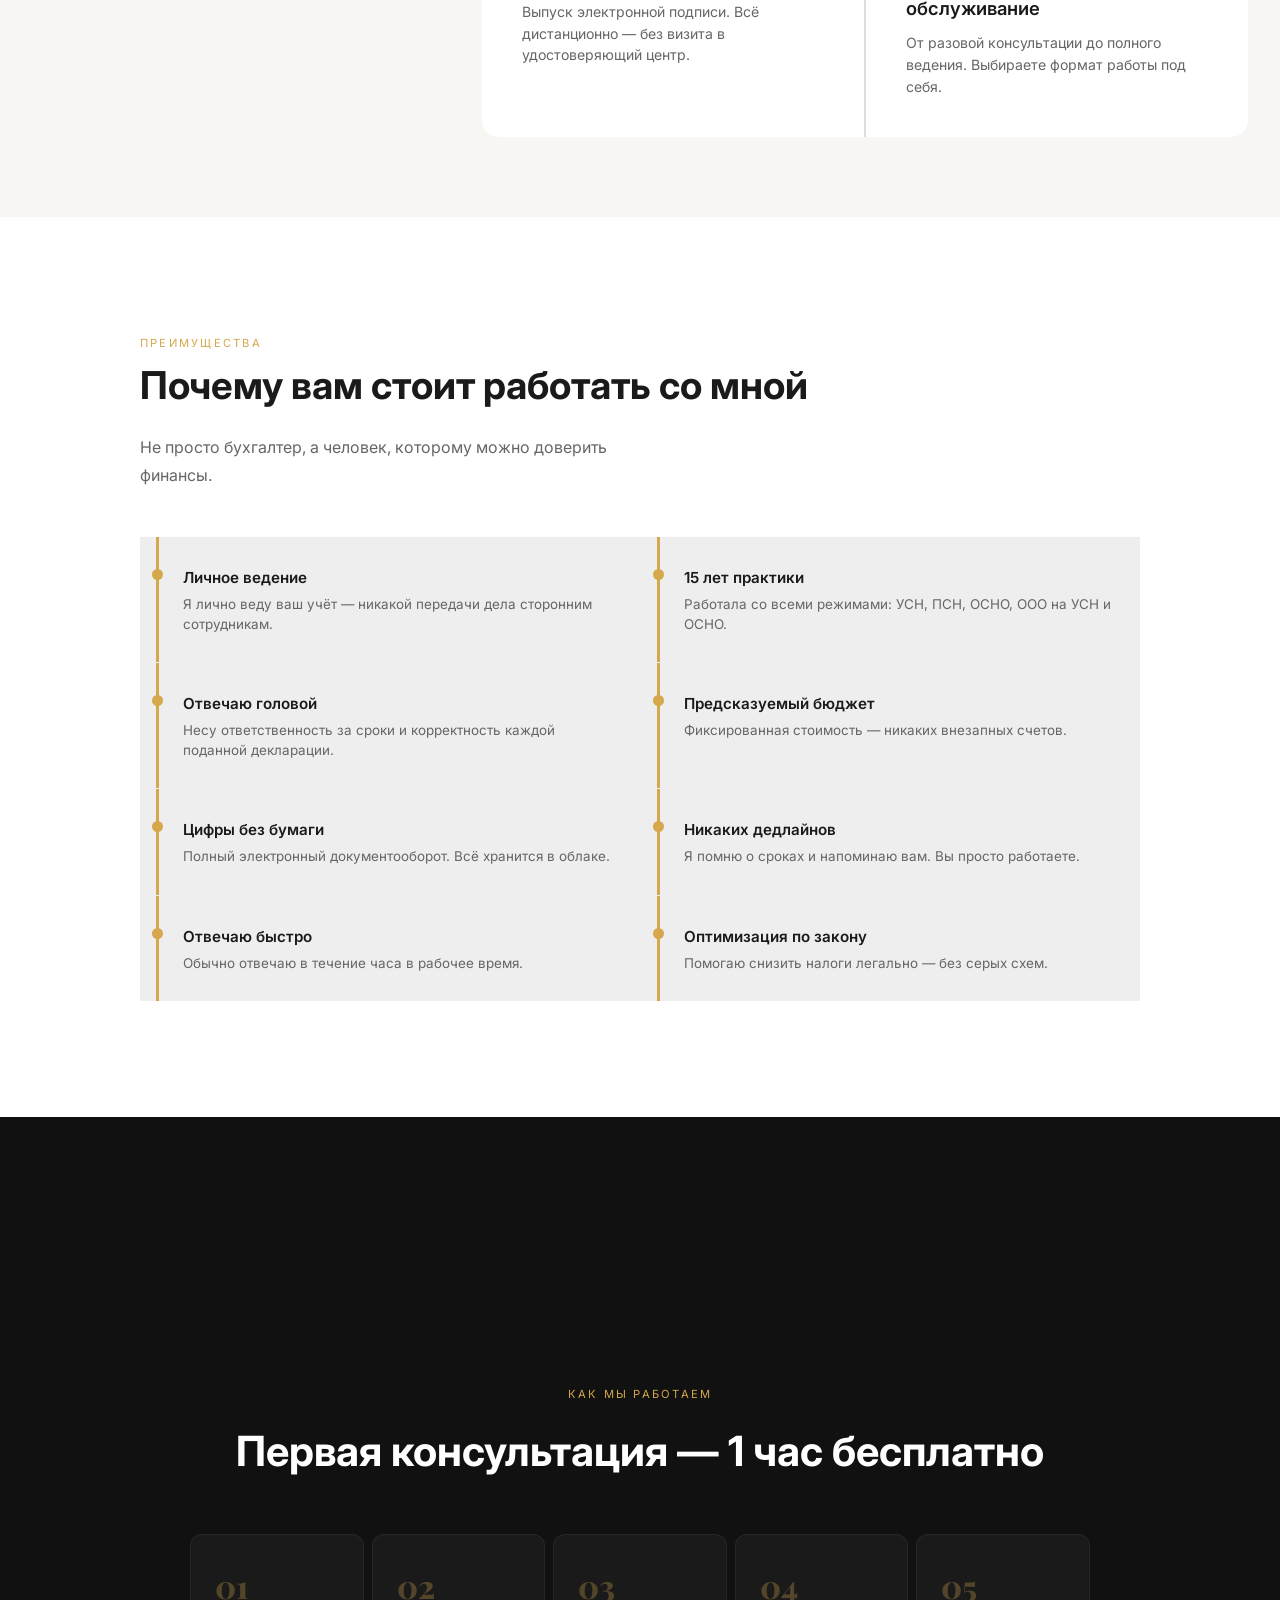
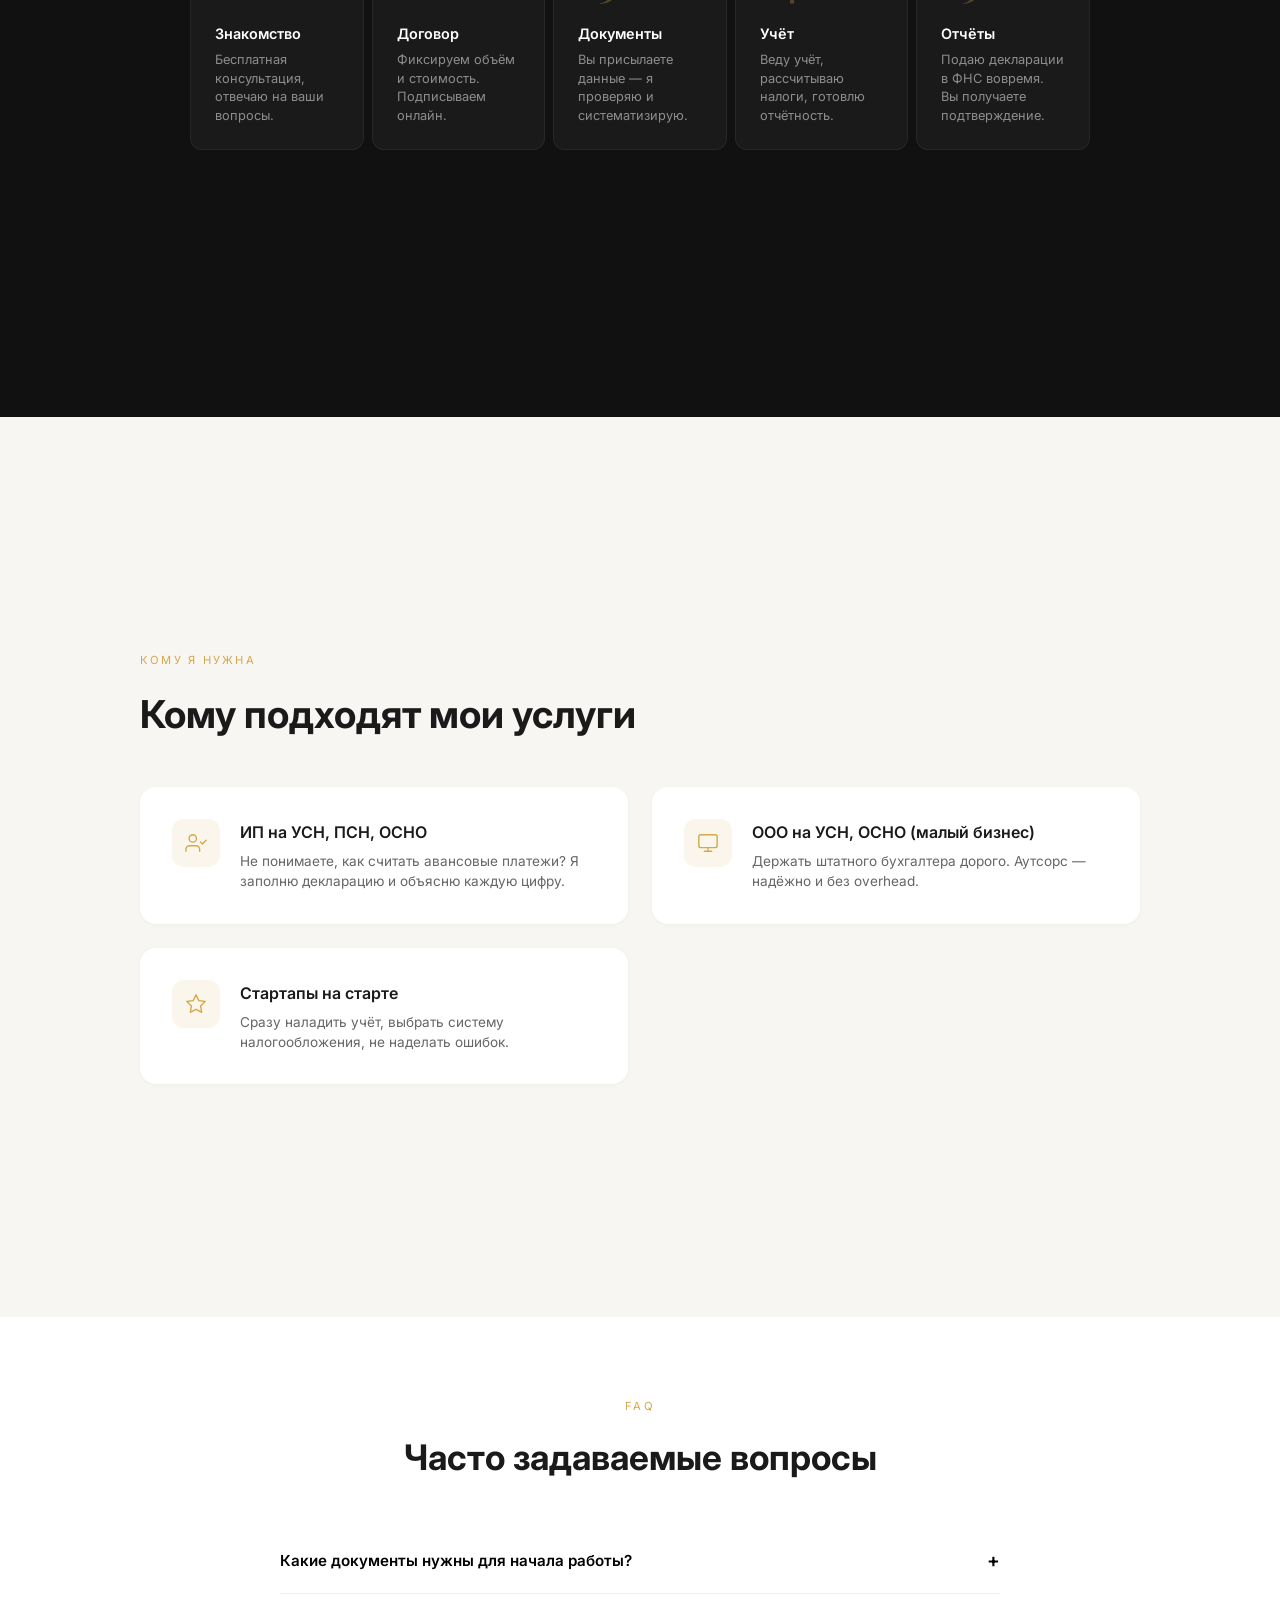
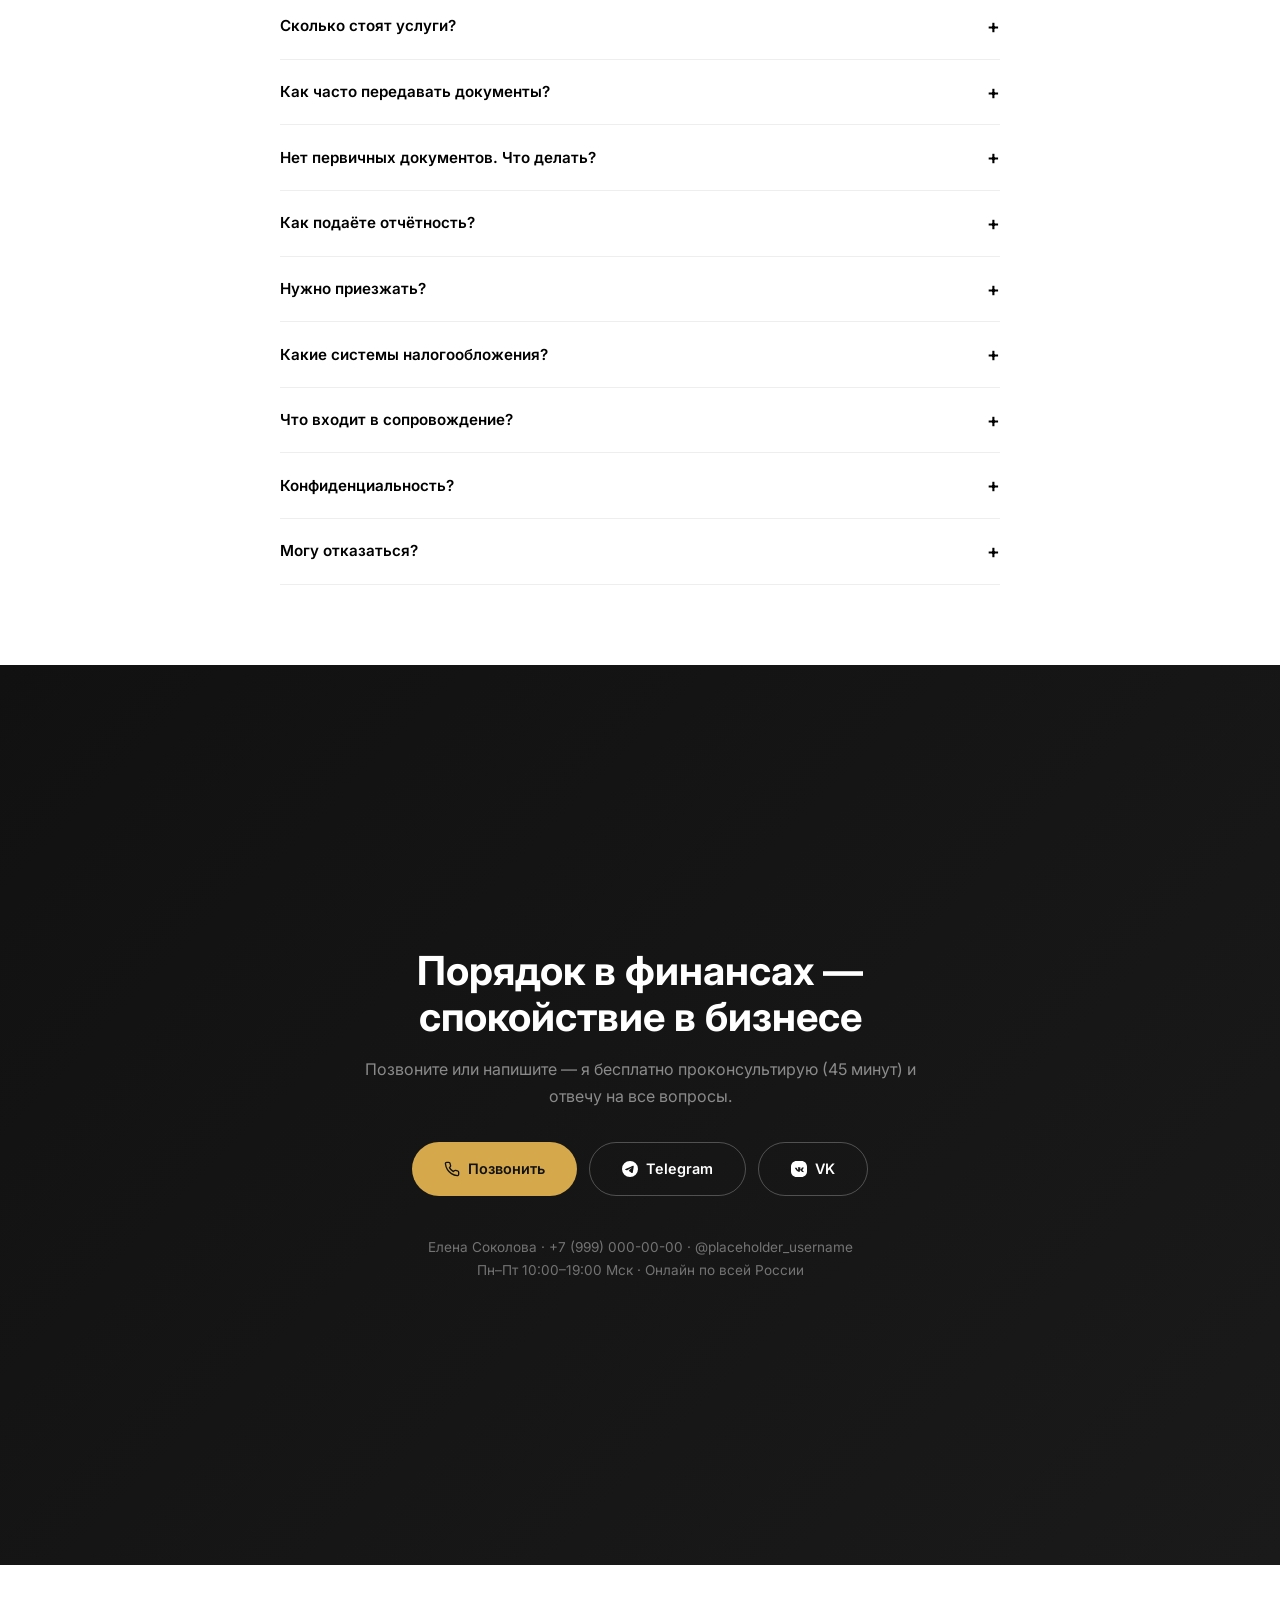
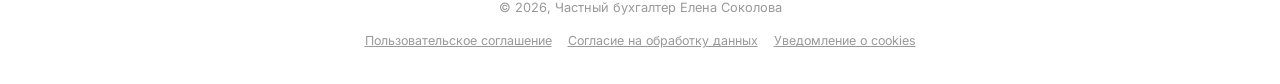
==== commit 0f1cc068: "Update variant 5: expand services for IP, 15 years, OSno, 45min free consultation" ====
--- a/index-5.html
+++ b/index-5.html
@@ -3,7 +3,7 @@
 <head>
 <meta charset="UTF-8">
 <meta name="viewport" content="width=device-width, initial-scale=1.0">
-<title>Частный бухгалтер Елена Соколова — услуги для ИП и самозанятых</title>
+<title>Частный бухгалтер Елена Соколова — услуги для ИП и малого бизнеса</title>
 <meta name="description" content="Бухгалтерские услуги онлайн. Консультации, 3-НДФЛ, отчётность для ИП.">
 <meta name="theme-color" content="#111">
 <link href="https://fonts.googleapis.com/css2?family=Inter:wght@300;400;500;600;700;800&family=Playfair+Display:wght@700&display=swap" rel="stylesheet">
@@ -52,7 +52,7 @@
 .services-header h2{font-size:clamp(1.8rem,4vw,2.8rem);font-weight:700;line-height:1.15;margin:.75rem 0 1rem}
 .services-header p{color:#666;font-size:1rem}
 .services-mag{display:grid;gap:2px;background:#ddd;border-radius:16px;overflow:hidden;max-width:1000px;margin:0 auto}
-@media(min-width:768px){.services-mag{grid-template-columns:1fr 1fr}.services-mag article:last-child{grid-column:span 2;display:grid;grid-template-columns:1fr 1fr}}
+@media(min-width:768px){.services-mag{grid-template-columns:1fr 1fr}}
 .service-mag-card{background:#fff;padding:2.5rem;position:relative;transition:all .4s}
 .service-mag-card:hover{background:#fefcf9}
 .service-mag-num{font-size:3rem;font-weight:800;color:rgba(212,168,75,.15);line-height:1;margin-bottom:.5rem;font-family:'Playfair Display',serif}
@@ -166,14 +166,14 @@
   <div class="hero-inner">
     <div class="hero-kicker">Частный бухгалтер</div>
     <h1>Бухгалтер, который <em>освобождает</em> ваше время</h1>
-    <p class="hero-sub">ИП, самозанятые и малый бизнес — я беру на себя налоги, отчёты и документы. Работаю онлайн.</p>
+    <p class="hero-sub">ИП и малый бизнес — я беру на себя налоги, отчёты и документы. Работаю онлайн.</p>
     <div class="hero-cta">
       <a href="tel:+79990000000" class="btn btn-gold"><svg viewBox="0 0 24 24" fill="none" stroke="currentColor" stroke-width="2" stroke-linecap="round" stroke-linejoin="round"><path d="M22 16.92v3a2 2 0 0 1-2.18 2 19.79 19.79 0 0 1-8.63-3.07 19.5 19.5 0 0 1-6-6 19.79 19.79 0 0 1-3.07-8.67A2 2 0 0 1 4.11 2h3a2 2 0 0 1 2 1.72 12.84 12.84 0 0 0 .7 2.81 2 2 0 0 1-.45 2.11L8.09 9.91a16 16 0 0 0 6 6l1.27-1.27a2 2 0 0 1 2.11-.45 12.84 12.84 0 0 0 2.81.7A2 2 0 0 1 22 16.92z"/></svg>Позвонить</a>
       <a href="https://t.me/placeholder_username" target="_blank" rel="noopener" class="btn btn-outline-light"><svg viewBox="0 0 24 24" fill="currentColor"><path d="M11.944 0A12 12 0 0 0 0 12a12 12 0 0 0 12 12 12 12 0 0 0 12-12A12 12 0 0 0 12 0a12 12 0 0 0-.056 0zm4.962 7.224c.1-.002.321.023.465.14a.506.506 0 0 1 .171.325c.016.093.036.306.02.472-.18 1.898-.962 6.502-1.36 8.627-.168.9-.499 1.201-.82 1.23-.696.065-1.225-.46-1.9-.902-1.056-.693-1.653-1.124-2.678-1.8-1.185-.78-.417-1.21.258-1.91.177-.184 3.247-2.977 3.307-3.23.007-.032.014-.15-.056-.212s-.174-.041-.249-.024c-.106.024-1.793 1.14-5.061 3.345-.48.33-.913.49-1.302.48-.428-.008-1.252-.241-1.865-.44-.752-.245-1.349-.374-1.297-.789.027-.216.325-.437.893-.663 3.498-1.524 5.83-2.529 6.998-3.014 3.332-1.386 4.025-1.627 4.476-1.635z"/></svg>Telegram</a>
       <a href="https://vk.com/placeholder_id" target="_blank" rel="noopener" class="btn btn-outline-light"><svg viewBox="0 0 24 24" fill="currentColor"><path d="M15.684 0H8.316C3.732 0 0 3.732 0 8.316v7.368C0 20.268 3.732 24 8.316 24h7.368C20.268 24 24 20.268 24 15.684V8.316C24 3.732 20.268 0 15.684 0zm3.4 16.416h-1.932c-.588 0-.78-.432-1.848-1.5-.936-.876-1.344-1.008-1.572-1.008-.324 0-.408.084-.408.492v1.296c0 .36-.12.552-1.056.552-1.56 0-3.288-.96-4.512-2.748-1.548-1.908-1.944-3.024-1.944-3.288 0-.132.084-.252.312-.252h1.944c.336 0 .456.144.588.492.552 1.512 1.512 2.856 1.896 2.856.144 0 .216-.072.216-.468v-1.8c-.072-.852-.504-.924-.504-1.236 0-.156.12-.288.324-.288h3.048c.264 0 .348.144.348.468v2.532c0 .264.108.348.18.348.144 0 .264-.084.528-.348.912-1.008 1.548-2.568 1.548-2.568.084-.18.228-.324.552-.324h1.944c.396 0 .48.204.396.468-.144.672-2.076 3.3-2.076 3.3-.168.276-.204.384 0 .648.144.216.66.648.996.996.612.648 1.08 1.188 1.248 1.548.168.36-.012.54-.408.54z"/></svg>VK</a>
     </div>
     <ul class="hero-trust">
-      <li><strong>8+</strong> лет опыта</li>
+      <li><strong>15+</strong> лет опыта</li>
       <li><strong>50+</strong> довольных клиентов</li>
       <li><strong>100%</strong> онлайн</li>
       <li><strong>0</strong> скрытых платежей</li>
@@ -191,7 +191,10 @@
   <div class="services-mag">
     <article class="service-mag-card"><div class="service-mag-num">01</div><h3>Консультация бухгалтера</h3><p>Разбор вашей ситуации, ответы на вопросы по налогам, выбор системы налогообложения.</p></article>
     <article class="service-mag-card"><div class="service-mag-num">02</div><h3>3-НДФЛ и вычеты</h3><p>Декларация, налоговые вычеты на обучение, лечение, жильё. Отправка через личный кабинет.</p></article>
-    <article class="service-mag-card"><div class="service-mag-num">03</div><h3>Бухгалтерия для ИП</h3><p>Полное ведение: учёт, расчёт налогов, отчётность в ФНС. УСН, ПСН, самозанятые.</p></article>
+    <article class="service-mag-card"><div class="service-mag-num">03</div><h3>Открытие и Ликвидация ИП</h3><p>Помогу зарегистрировать ИП или закрыть. Соберу документы, заполню заявления, подам в ФНС.</p></article>
+    <article class="service-mag-card"><div class="service-mag-num">04</div><h3>Расчётный счёт для ИП</h3><p>Открою счёт в любом банке на лучших условиях. Подберу тариф под ваш бизнес.</p></article>
+    <article class="service-mag-card"><div class="service-mag-num">05</div><h3>Получение ЭЦП</h3><p>Выпуск электронной подписи. Всё дистанционно — без визита в удостоверяющий центр.</p></article>
+    <article class="service-mag-card"><div class="service-mag-num">06</div><h3>Разовые услуги и абонентское обслуживание</h3><p>От разовой консультации до полного ведения. Выбираете формат работы под себя.</p></article>
   </div>
 </section>
 
@@ -203,7 +206,7 @@
     <p>Не просто бухгалтер, а человек, которому можно доверить финансы.</p>
     <div class="benefits-timeline">
       <div class="benefit-tl"><h4>Личное ведение</h4><p>Я лично веду ваш учёт — никакой передачи дела сторонним сотрудникам.</p></div>
-      <div class="benefit-tl"><h4>8 лет практики</h4><p>Работала со всеми режимами: УСН, ПСН, НПД, ООО на УСН.</p></div>
+      <div class="benefit-tl"><h4>15 лет практики</h4><p>Работала со всеми режимами: УСН, ПСН, ОСНО, ООО на УСН и ОСНО.</p></div>
       <div class="benefit-tl"><h4>Отвечаю головой</h4><p>Несу ответственность за сроки и корректность каждой поданной декларации.</p></div>
       <div class="benefit-tl"><h4>Предсказуемый бюджет</h4><p>Фиксированная стоимость — никаких внезапных счетов.</p></div>
       <div class="benefit-tl"><h4>Цифры без бумаги</h4><p>Полный электронный документооборот. Всё хранится в облаке.</p></div>
@@ -218,9 +221,9 @@
 <section class="snap steps-section" id="s4">
   <div class="section-inner">
     <div class="label">Как мы работаем</div>
-    <h2>5 шагов к спокойствию</h2>
+    <h2>Первая консультация — 1 час бесплатно</h2>
     <div class="steps-visual">
-      <div class="step-vis"><div class="step-vis-num">01</div><h3>Знакомство</h3><p>Бесплатная консультация, изучаю ваш бизнес.</p></div>
+      <div class="step-vis"><div class="step-vis-num">01</div><h3>Знакомство</h3><p>Бесплатная консультация, отвечаю на ваши вопросы.</p></div>
       <div class="step-vis"><div class="step-vis-num">02</div><h3>Договор</h3><p>Фиксируем объём и стоимость. Подписываем онлайн.</p></div>
       <div class="step-vis"><div class="step-vis-num">03</div><h3>Документы</h3><p>Вы присылаете данные — я проверяю и систематизирую.</p></div>
       <div class="step-vis"><div class="step-vis-num">04</div><h3>Учёт</h3><p>Веду учёт, рассчитываю налоги, готовлю отчётность.</p></div>
@@ -237,15 +240,11 @@
     <div class="spotlight-grid">
       <article class="spot-card">
         <div class="spot-icon"><svg viewBox="0 0 24 24" fill="none" stroke="currentColor" stroke-width="1.5" stroke-linecap="round" stroke-linejoin="round"><path d="M16 21v-2a4 4 0 0 0-4-4H5a4 4 0 0 0-4 4v2"/><circle cx="8.5" cy="7" r="4"/><polyline points="17 11 19 13 23 9"/></svg></div>
-        <div><h3>ИП на УСН</h3><p>Не понимаете, как считать авансовые платежи? Я заполню декларацию и объясню каждую цифру.</p></div>
-      </article>
-      <article class="spot-card">
-        <div class="spot-icon"><svg viewBox="0 0 24 24" fill="none" stroke="currentColor" stroke-width="1.5" stroke-linecap="round" stroke-linejoin="round"><path d="M17 21v-2a4 4 0 0 0-4-4H5a4 4 0 0 0-4 4v2"/><circle cx="9" cy="7" r="4"/><path d="M23 21v-2a4 4 0 0 0-3-3.87"/><path d="M16 3.13a4 4 0 0 1 0 7.75"/></svg></div>
-        <div><h3>Самозанятые</h3><p>Чеки, отчёты, взносы — без погружения в бюрократию. Вы работаете, я веду учёт.</p></div>
+        <div><h3>ИП на УСН, ПСН, ОСНО</h3><p>Не понимаете, как считать авансовые платежи? Я заполню декларацию и объясню каждую цифру.</p></div>
       </article>
       <article class="spot-card">
         <div class="spot-icon"><svg viewBox="0 0 24 24" fill="none" stroke="currentColor" stroke-width="1.5" stroke-linecap="round" stroke-linejoin="round"><rect x="2" y="3" width="20" height="14" rx="2" ry="2"/><line x1="8" y1="21" x2="16" y2="21"/><line x1="12" y1="17" x2="12" y2="21"/></svg></div>
-        <div><h3>Небольшие компании</h3><p>Держать штатного бухгалтера дорого. Аутсорс — надёжно и без overhead.</p></div>
+        <div><h3>ООО на УСН, ОСНО (малый бизнес)</h3><p>Держать штатного бухгалтера дорого. Аутсорс — надёжно и без overhead.</p></div>
       </article>
       <article class="spot-card">
         <div class="spot-icon"><svg viewBox="0 0 24 24" fill="none" stroke="currentColor" stroke-width="1.5" stroke-linecap="round" stroke-linejoin="round"><polygon points="12 2 15.09 8.26 22 9.27 17 14.14 18.18 21.02 12 17.77 5.82 21.02 7 14.14 2 9.27 8.91 8.26 12 2"/></svg></div>
@@ -262,15 +261,15 @@
     <h2>Часто задаваемые вопросы</h2>
     <div>
       <div class="faq-item"><button class="faq-q" aria-expanded="false">Какие документы нужны для начала работы?<span>+</span></button><div class="faq-a"><p>Паспорт, ИНН, сведения о регистрации. Если уже работаете — последние отчёты. Я составлю список под вас.</p></div></div>
-      <div class="faq-item"><button class="faq-q" aria-expanded="false">Сколько стоят услуги?<span>+</span></button><div class="faq-a"><p>Консультация — бесплатно. Обслуживание ИП на УСН — от 5 000 ₽/мес. Цена после знакомства с делом.</p></div></div>
+      <div class="faq-item"><button class="faq-q" aria-expanded="false">Сколько стоят услуги?<span>+</span></button><div class="faq-a"><p>Первая консультация — бесплатно (45 минут). Обслуживание ИП на ПСН — от 5 000 ₽/мес. Цена после знакомства с делом.</p></div></div>
       <div class="faq-item"><button class="faq-q" aria-expanded="false">Как часто передавать документы?<span>+</span></button><div class="faq-a"><p>1–2 раза в месяц. Можно чаще — договоримся.</p></div></div>
       <div class="faq-item"><button class="faq-q" aria-expanded="false">Нет первичных документов. Что делать?<span>+</span></button><div class="faq-a"><p>Восстановлю учёт: запрошу дубликаты в банках и у контрагентов.</p></div></div>
       <div class="faq-item"><button class="faq-q" aria-expanded="false">Как подаёте отчётность?<span>+</span></button><div class="faq-a"><p>Через ЭДО с усиленной подписью. Вы получаете подтверждение о приёме.</p></div></div>
       <div class="faq-item"><button class="faq-q" aria-expanded="false">Нужно приезжать?<span>+</span></button><div class="faq-a"><p>Нет. Полностью онлайн. При желании можем встретиться лично.</p></div></div>
-      <div class="faq-item"><button class="faq-q" aria-expanded="false">Какие системы налогообложения?<span>+</span></button><div class="faq-a"><p>УСН 6% и 15%, ПСН, налог на профдоход (самозанятые).</p></div></div>
+      <div class="faq-item"><button class="faq-q" aria-expanded="false">Какие системы налогообложения?<span>+</span></button><div class="faq-a"><p>УСН 6% и 15%, ПСН, ОСНО.</p></div></div>
       <div class="faq-item"><button class="faq-q" aria-expanded="false">Что входит в сопровождение?<span>+</span></button><div class="faq-a"><p>Учёт, расчёт налогов, отчётность, контроль сроков, консультации — всё включено.</p></div></div>
-      <div class="faq-item"><button class="faq-q" aria-expanded="false">Конфиденциальность?<span>+</span></button><div class="faq-a"><p>NDA, защищённые каналы, доступ к данным только у меня.</p></div></div>
-      <div class="faq-item"><button class="faq-q" aria-expanded="false">Могу отказаться?<span>+</span></button><div class="faq-a"><p>В любой момент. Передам все документы и отчёты.</p></div></div>
+      <div class="faq-item"><button class="faq-q" aria-expanded="false">Конфиденциальность?<span>+</span></button><div class="faq-a"><p>Полная конфиденциальная информация, защищённые каналы, доступ к данным только у меня.</p></div></div>
+      <div class="faq-item"><button class="faq-q" aria-expanded="false">Могу отказаться?<span>+</span></button><div class="faq-a"><p>По соглашению сторон. Передам все документы и отчёты.</p></div></div>
     </div>
   </div>
 </section>
@@ -279,7 +278,7 @@
 <section class="snap final" id="s7">
   <div class="final-inner">
     <h2>Порядок в финансах —<br>спокойствие в бизнесе</h2>
-    <p>Позвоните или напишите — я бесплатно проконсультирую и отвечу на все вопросы.</p>
+    <p>Позвоните или напишите — я бесплатно проконсультирую (45 минут) и отвечу на все вопросы.</p>
     <div class="hero-cta" style="justify-content:center">
       <a href="tel:+79990000000" class="btn btn-gold"><svg viewBox="0 0 24 24" fill="none" stroke="currentColor" stroke-width="2" stroke-linecap="round" stroke-linejoin="round"><path d="M22 16.92v3a2 2 0 0 1-2.18 2 19.79 19.79 0 0 1-8.63-3.07 19.5 19.5 0 0 1-6-6 19.79 19.79 0 0 1-3.07-8.67A2 2 0 0 1 4.11 2h3a2 2 0 0 1 2 1.72 12.84 12.84 0 0 0 .7 2.81 2 2 0 0 1-.45 2.11L8.09 9.91a16 16 0 0 0 6 6l1.27-1.27a2 2 0 0 1 2.11-.45 12.84 12.84 0 0 0 2.81.7A2 2 0 0 1 22 16.92z"/></svg>Позвонить</a>
       <a href="https://t.me/placeholder_username" target="_blank" rel="noopener" class="btn btn-outline-light"><svg viewBox="0 0 24 24" fill="currentColor"><path d="M11.944 0A12 12 0 0 0 0 12a12 12 0 0 0 12 12 12 12 0 0 0 12-12A12 12 0 0 0 12 0a12 12 0 0 0-.056 0zm4.962 7.224c.1-.002.321.023.465.14a.506.506 0 0 1 .171.325c.016.093.036.306.02.472-.18 1.898-.962 6.502-1.36 8.627-.168.9-.499 1.201-.82 1.23-.696.065-1.225-.46-1.9-.902-1.056-.693-1.653-1.124-2.678-1.8-1.185-.78-.417-1.21.258-1.91.177-.184 3.247-2.977 3.307-3.23.007-.032.014-.15-.056-.212s-.174-.041-.249-.024c-.106.024-1.793 1.14-5.061 3.345-.48.33-.913.49-1.302.48-.428-.008-1.252-.241-1.865-.44-.752-.245-1.349-.374-1.297-.789.027-.216.325-.437.893-.663 3.498-1.524 5.83-2.529 6.998-3.014 3.332-1.386 4.025-1.627 4.476-1.635z"/></svg>Telegram</a>
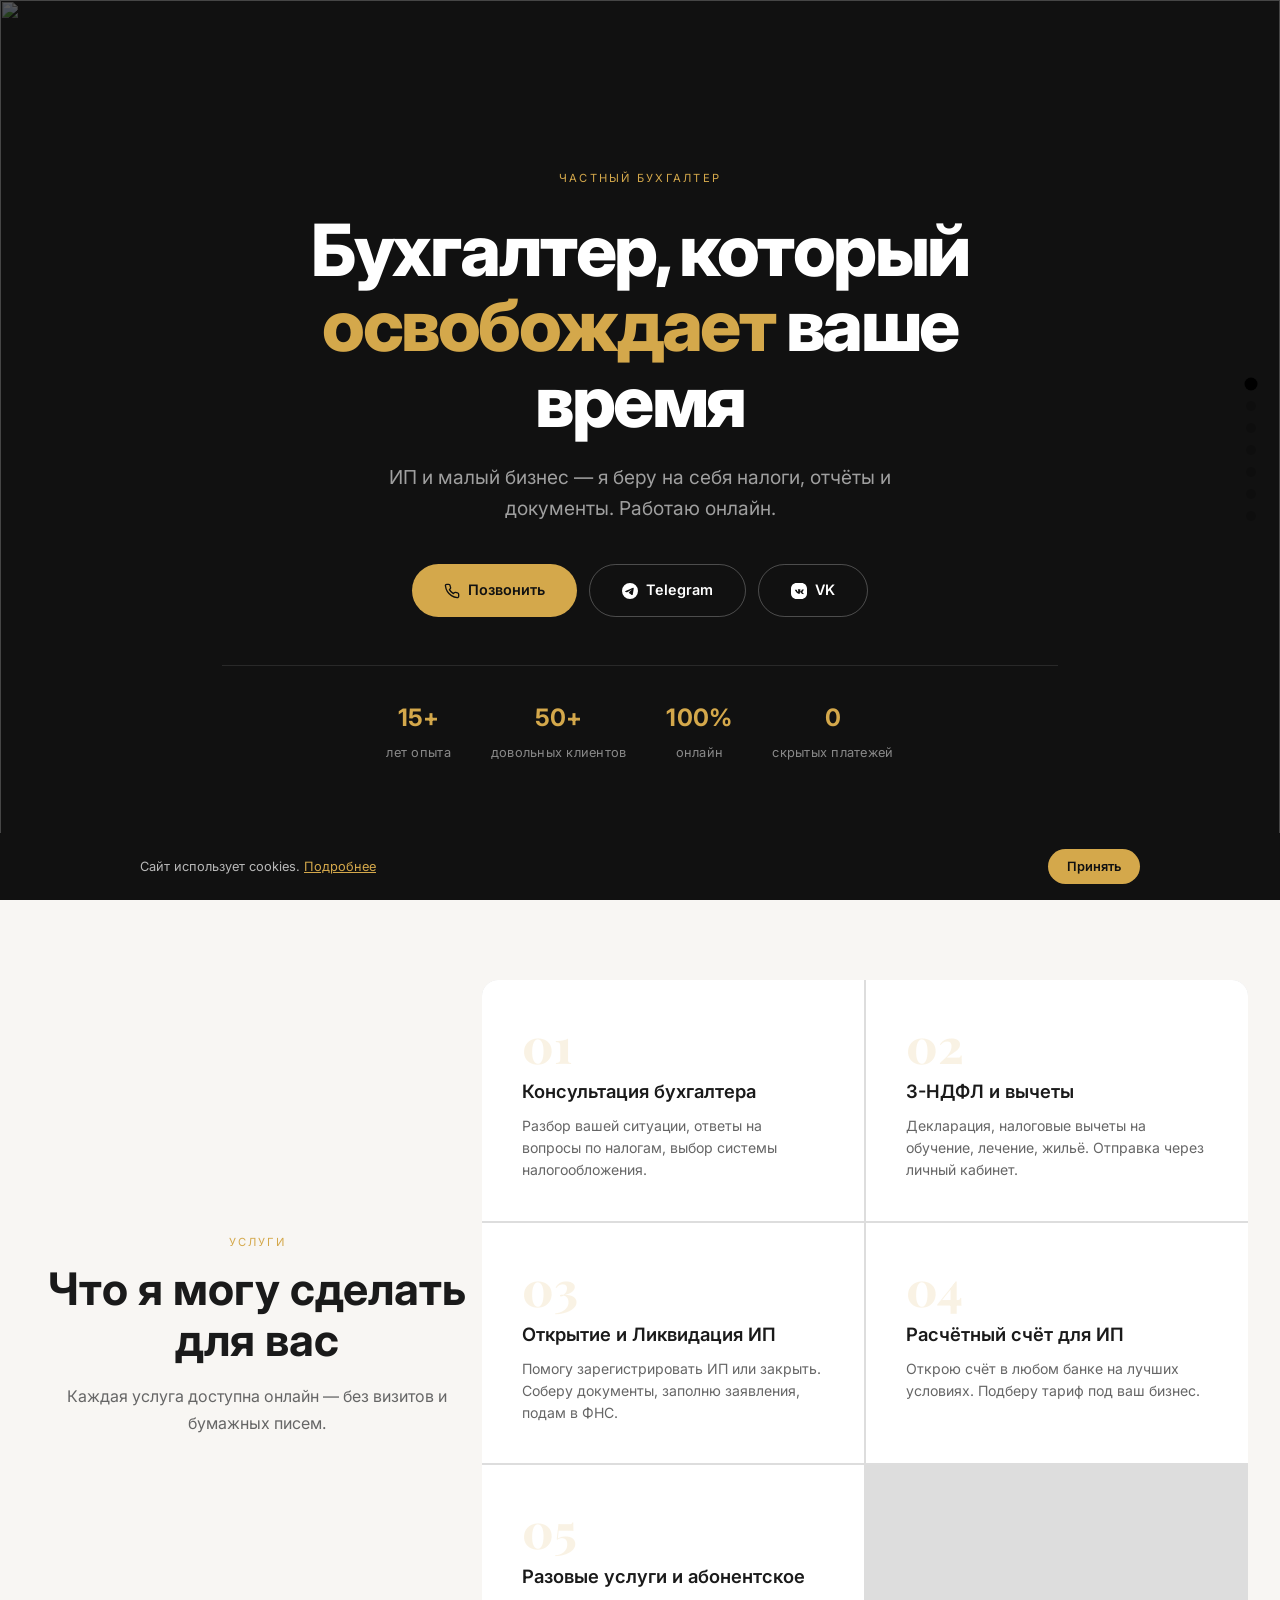
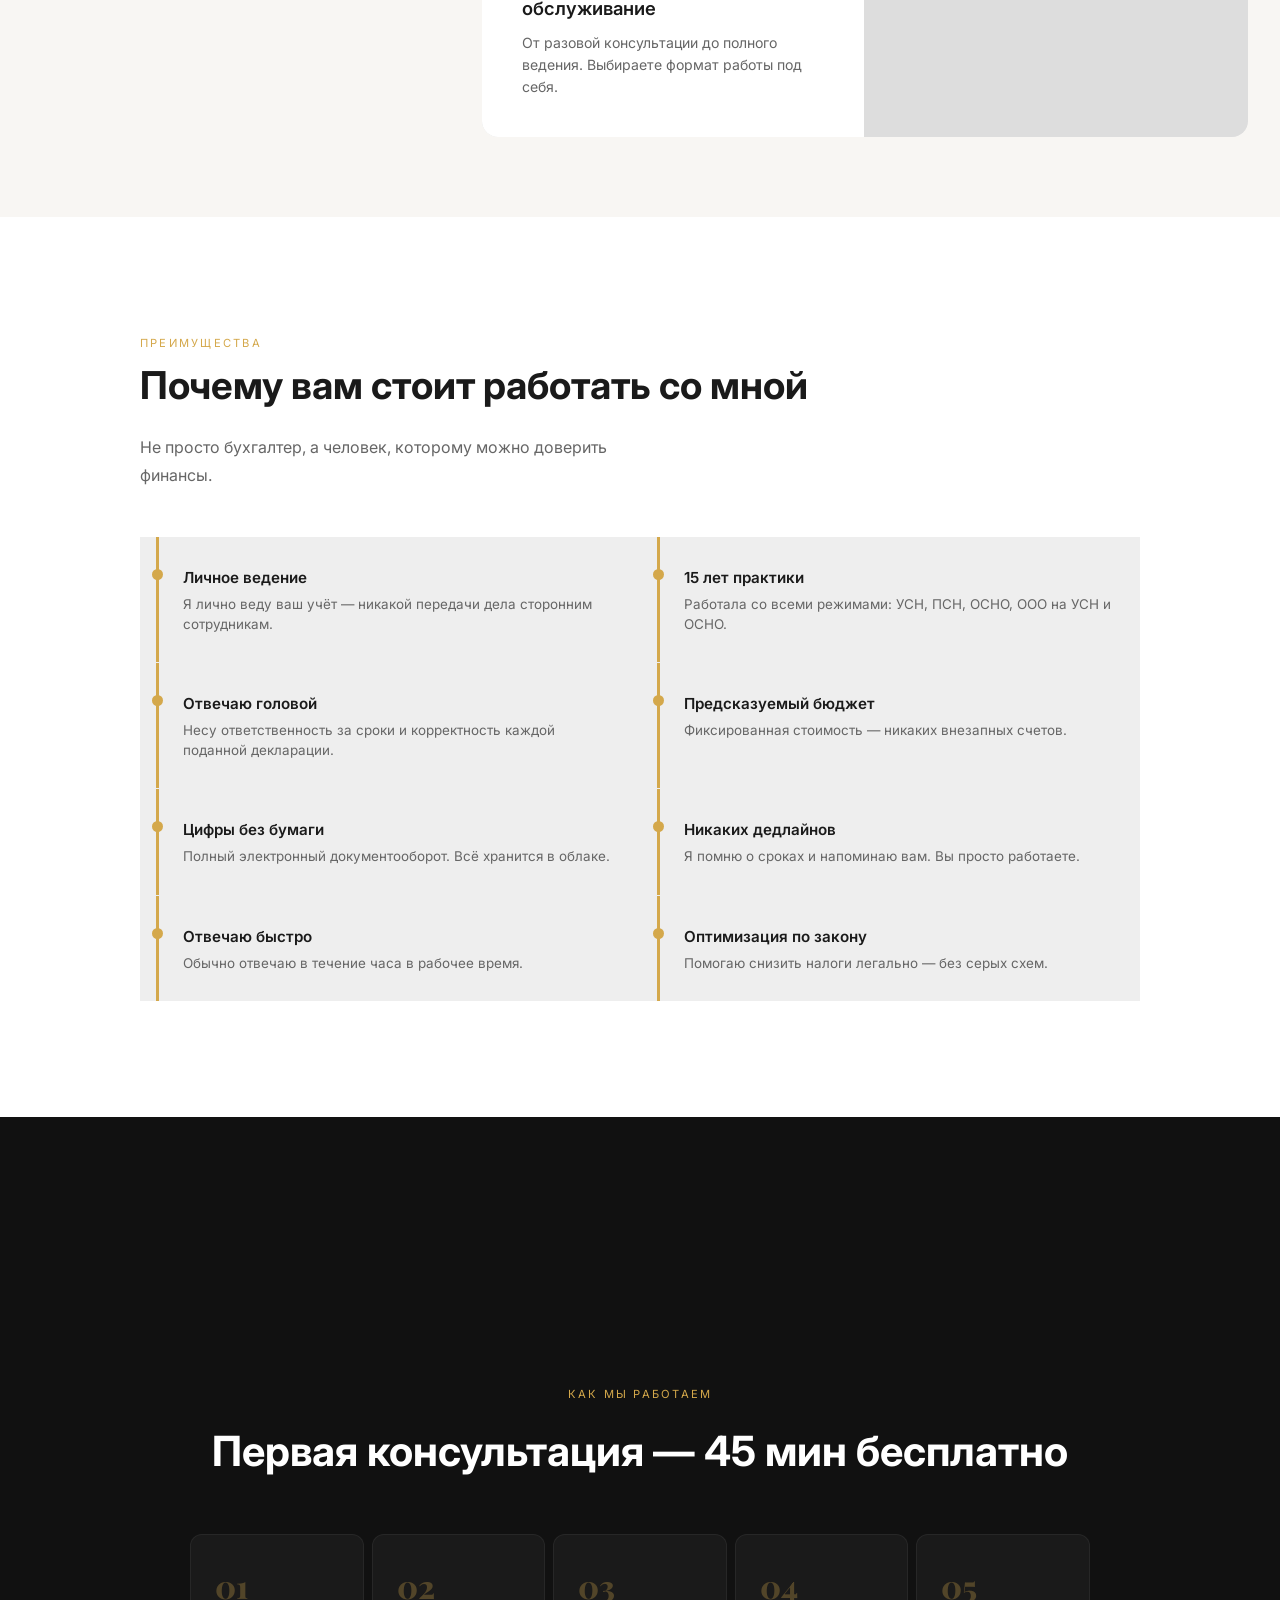
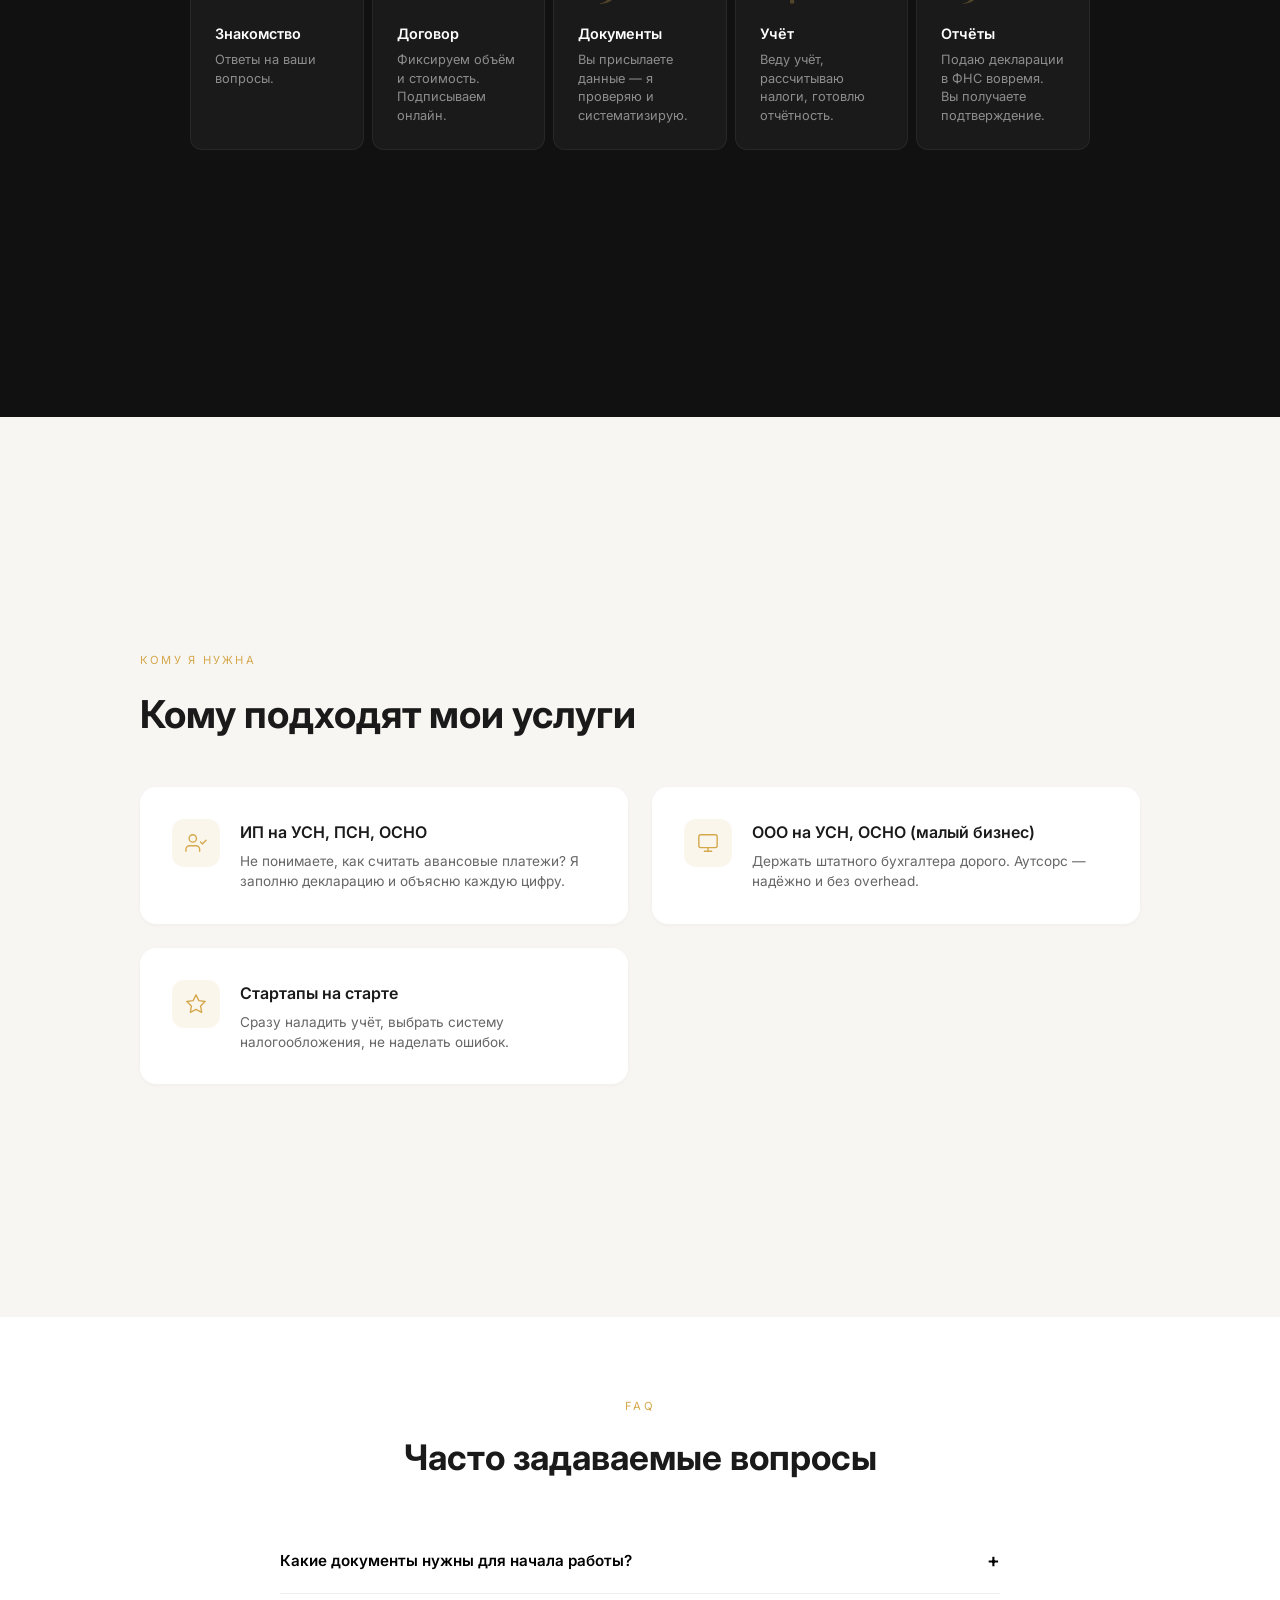
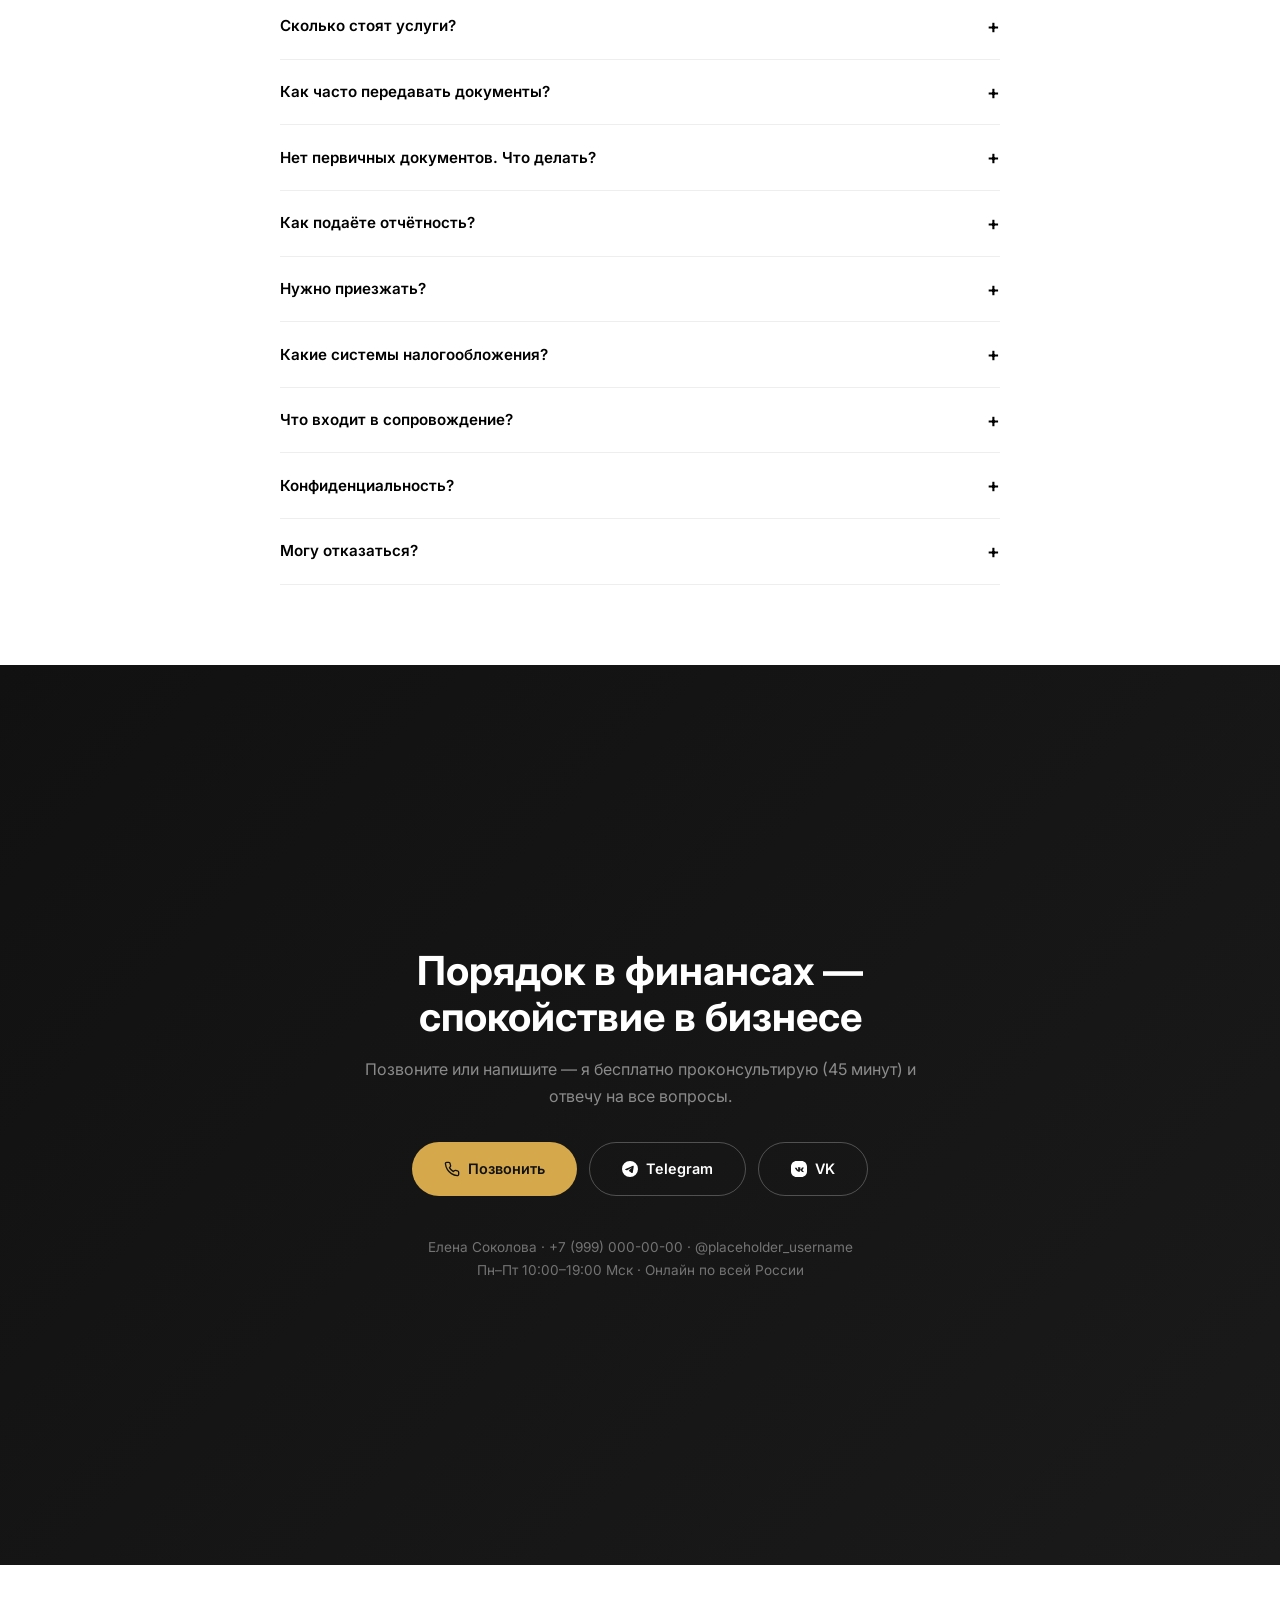
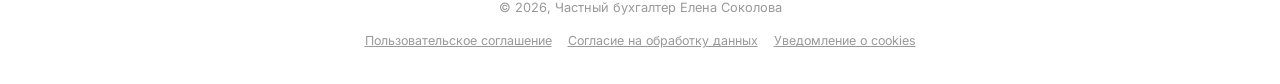
==== commit f361afb8: "Remove ECP block, 1h->45min in steps" ====
--- a/index-5.html
+++ b/index-5.html
@@ -193,8 +193,7 @@
     <article class="service-mag-card"><div class="service-mag-num">02</div><h3>3-НДФЛ и вычеты</h3><p>Декларация, налоговые вычеты на обучение, лечение, жильё. Отправка через личный кабинет.</p></article>
     <article class="service-mag-card"><div class="service-mag-num">03</div><h3>Открытие и Ликвидация ИП</h3><p>Помогу зарегистрировать ИП или закрыть. Соберу документы, заполню заявления, подам в ФНС.</p></article>
     <article class="service-mag-card"><div class="service-mag-num">04</div><h3>Расчётный счёт для ИП</h3><p>Открою счёт в любом банке на лучших условиях. Подберу тариф под ваш бизнес.</p></article>
-    <article class="service-mag-card"><div class="service-mag-num">05</div><h3>Получение ЭЦП</h3><p>Выпуск электронной подписи. Всё дистанционно — без визита в удостоверяющий центр.</p></article>
-    <article class="service-mag-card"><div class="service-mag-num">06</div><h3>Разовые услуги и абонентское обслуживание</h3><p>От разовой консультации до полного ведения. Выбираете формат работы под себя.</p></article>
+    <article class="service-mag-card"><div class="service-mag-num">05</div><h3>Разовые услуги и абонентское обслуживание</h3><p>От разовой консультации до полного ведения. Выбираете формат работы под себя.</p></article>
   </div>
 </section>
 
@@ -221,9 +220,9 @@
 <section class="snap steps-section" id="s4">
   <div class="section-inner">
     <div class="label">Как мы работаем</div>
-    <h2>Первая консультация — 1 час бесплатно</h2>
+    <h2>Первая консультация — 45 мин бесплатно</h2>
     <div class="steps-visual">
-      <div class="step-vis"><div class="step-vis-num">01</div><h3>Знакомство</h3><p>Бесплатная консультация, отвечаю на ваши вопросы.</p></div>
+      <div class="step-vis"><div class="step-vis-num">01</div><h3>Знакомство</h3><p>Ответы на ваши вопросы.</p></div>
       <div class="step-vis"><div class="step-vis-num">02</div><h3>Договор</h3><p>Фиксируем объём и стоимость. Подписываем онлайн.</p></div>
       <div class="step-vis"><div class="step-vis-num">03</div><h3>Документы</h3><p>Вы присылаете данные — я проверяю и систематизирую.</p></div>
       <div class="step-vis"><div class="step-vis-num">04</div><h3>Учёт</h3><p>Веду учёт, рассчитываю налоги, готовлю отчётность.</p></div>
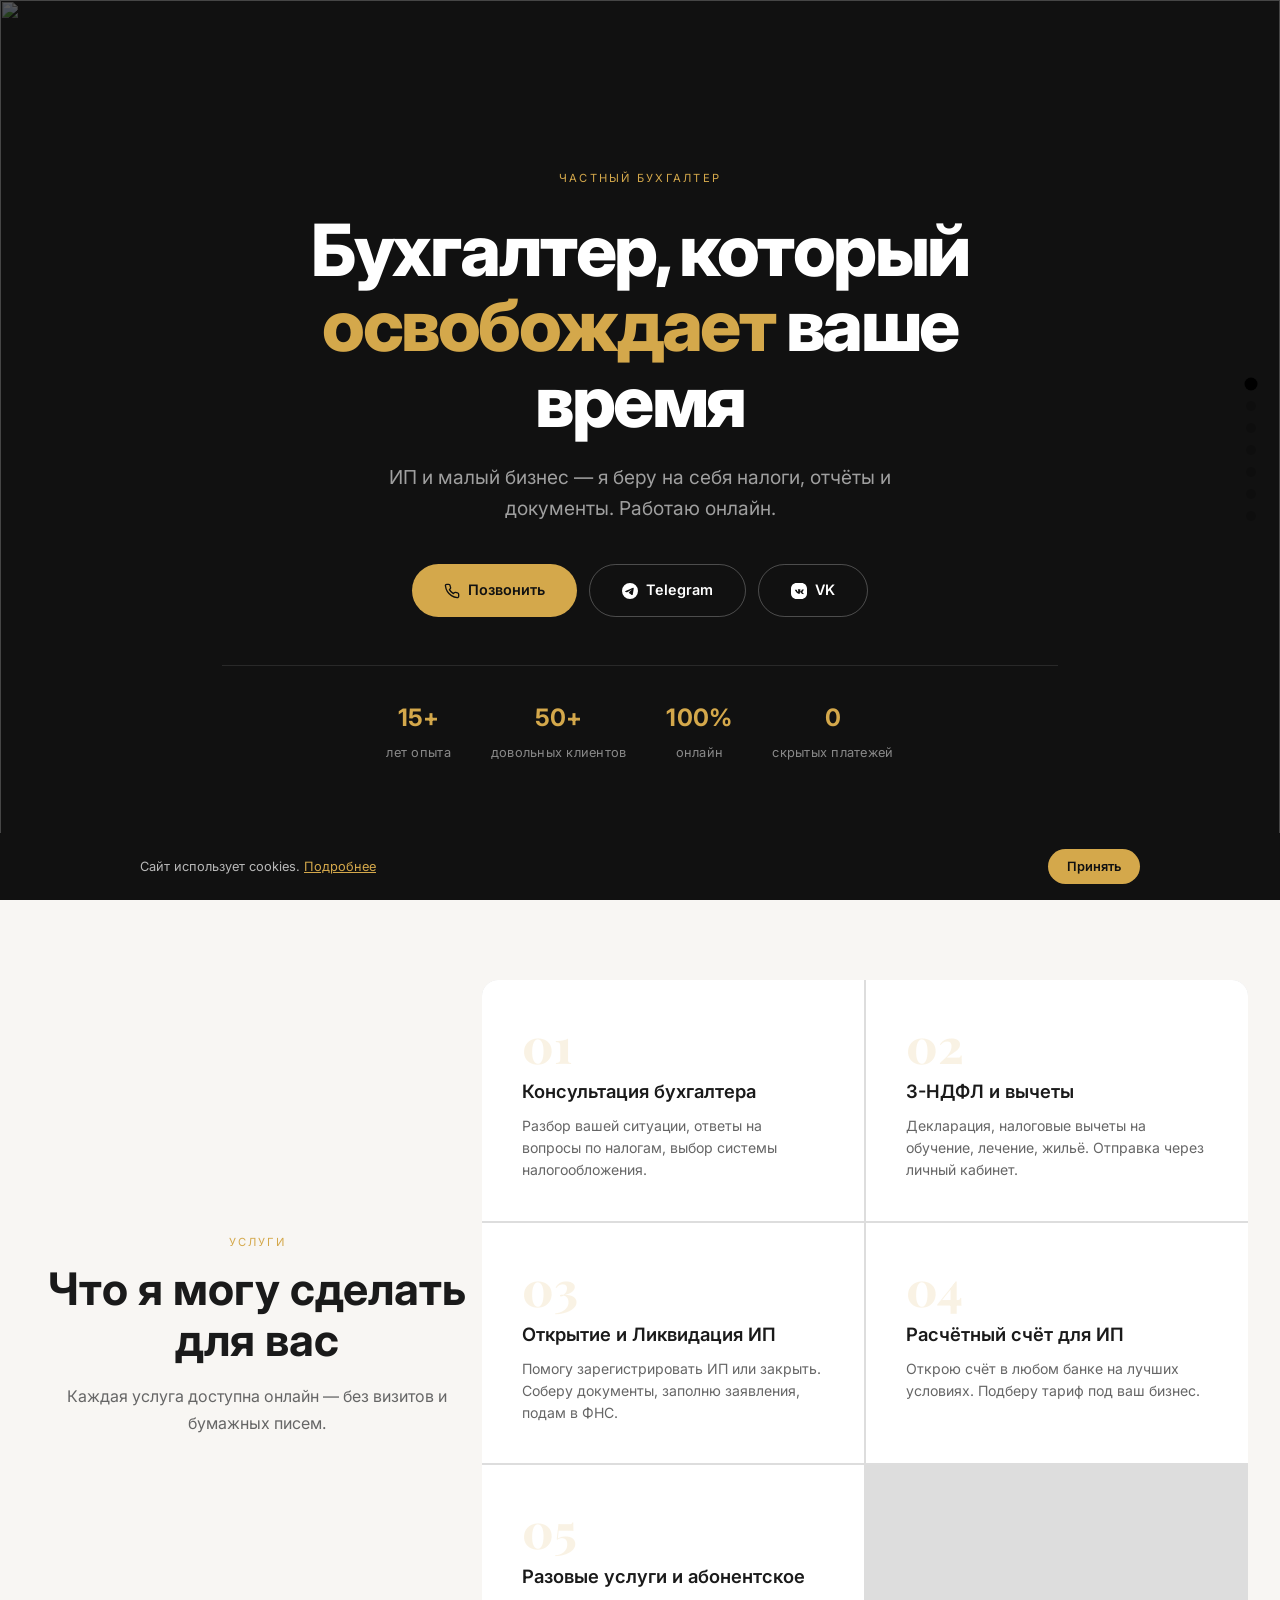
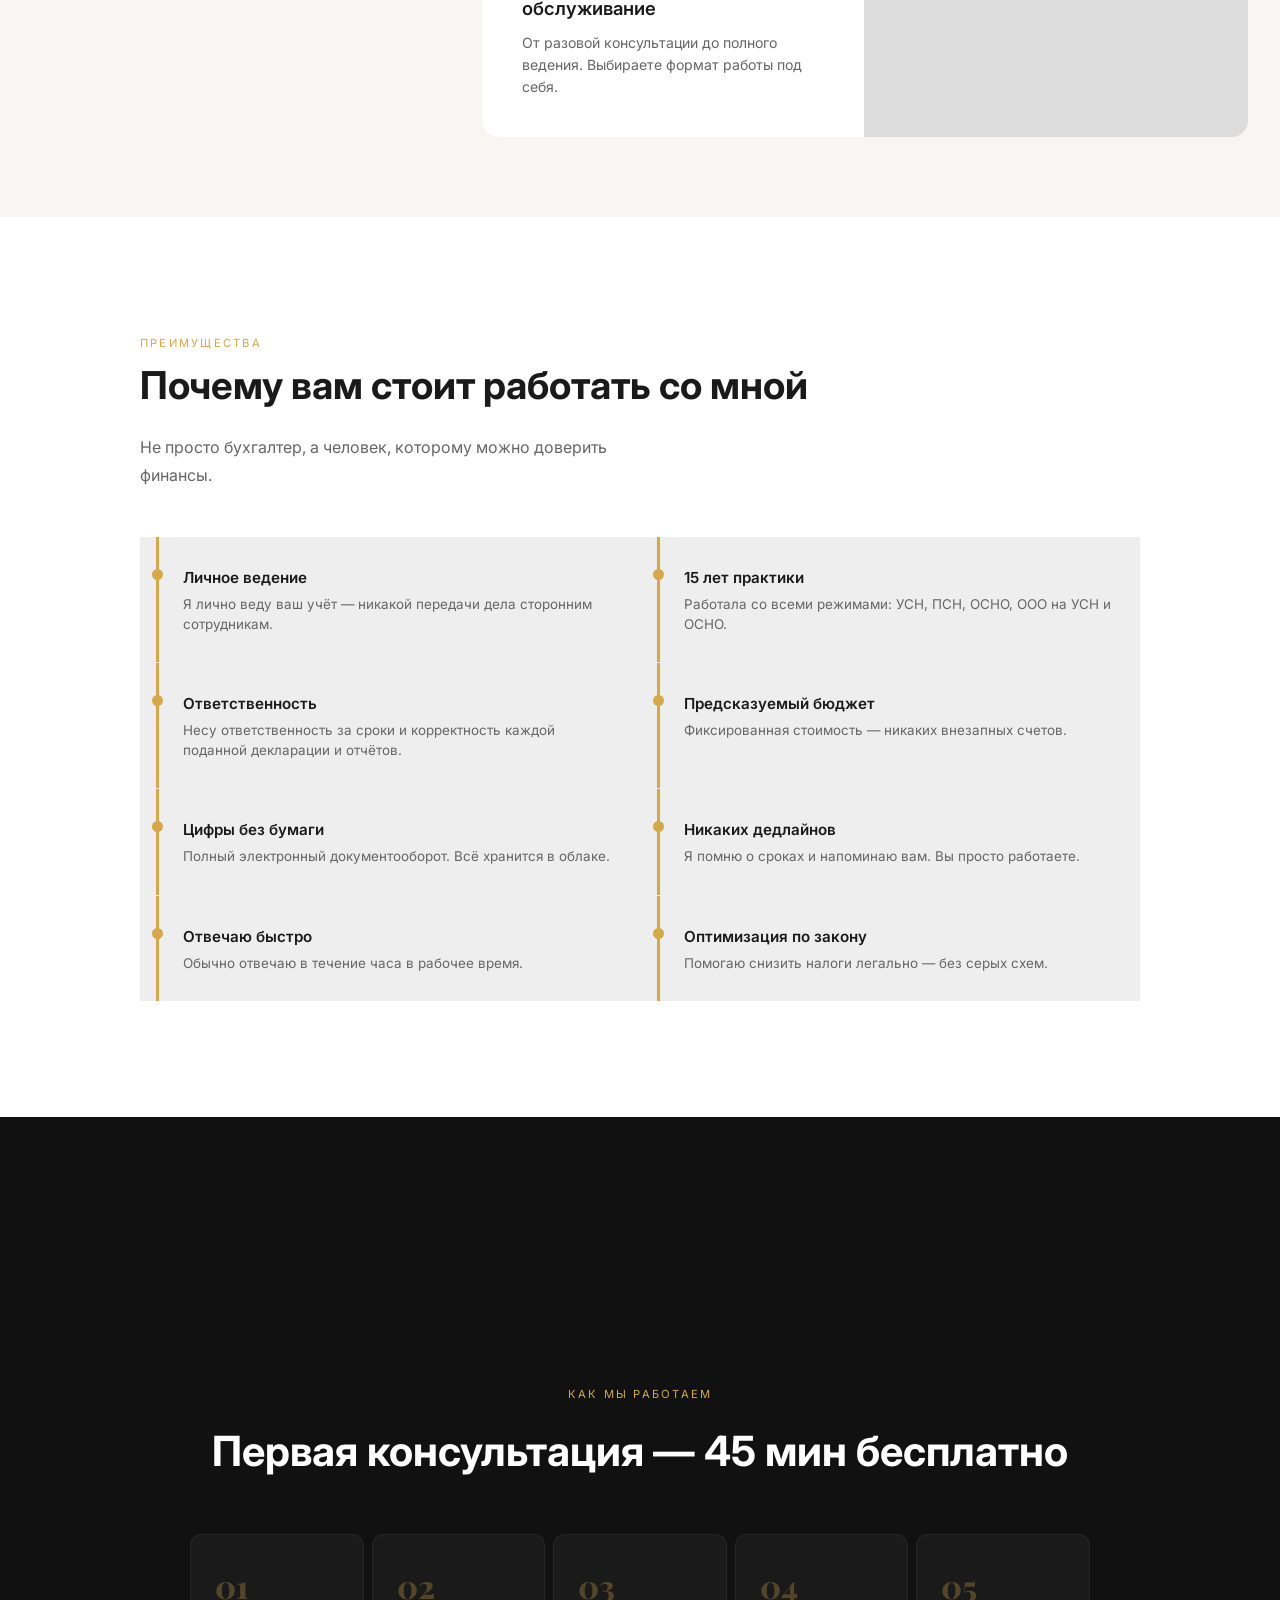
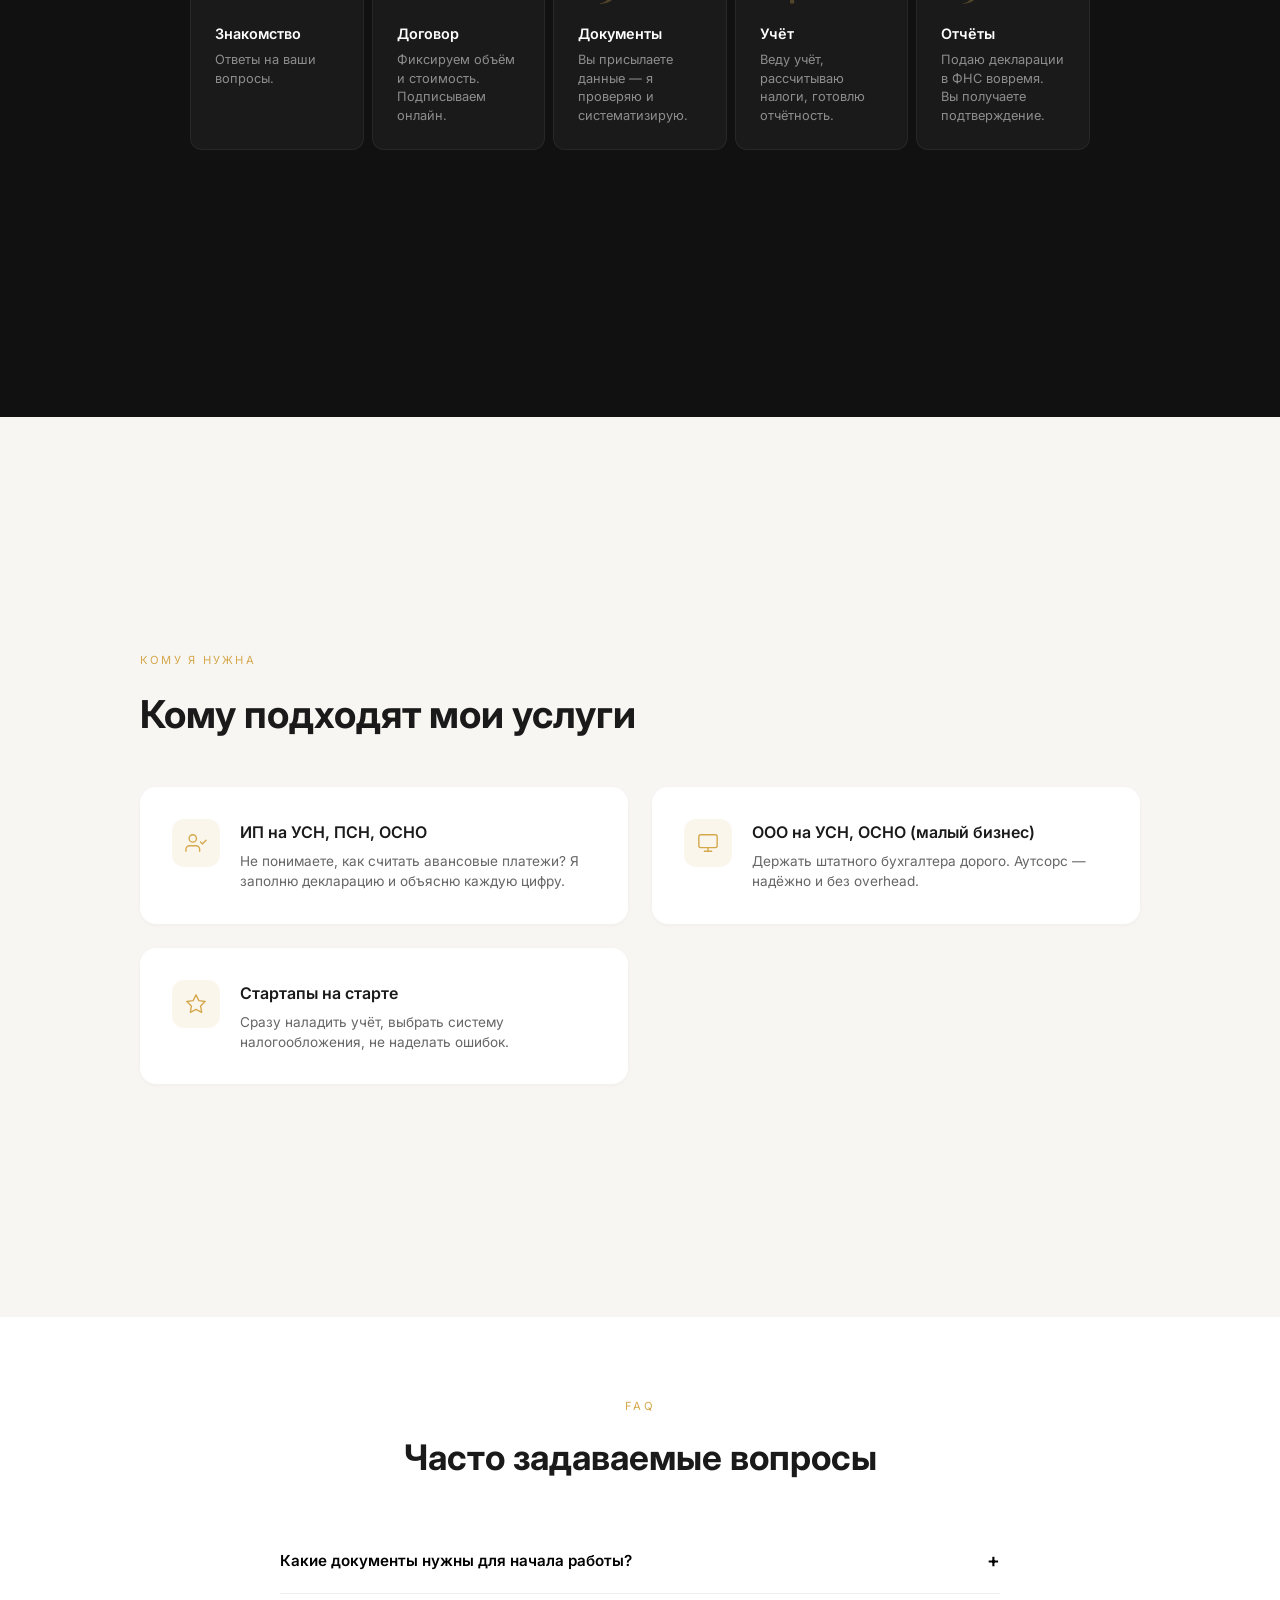
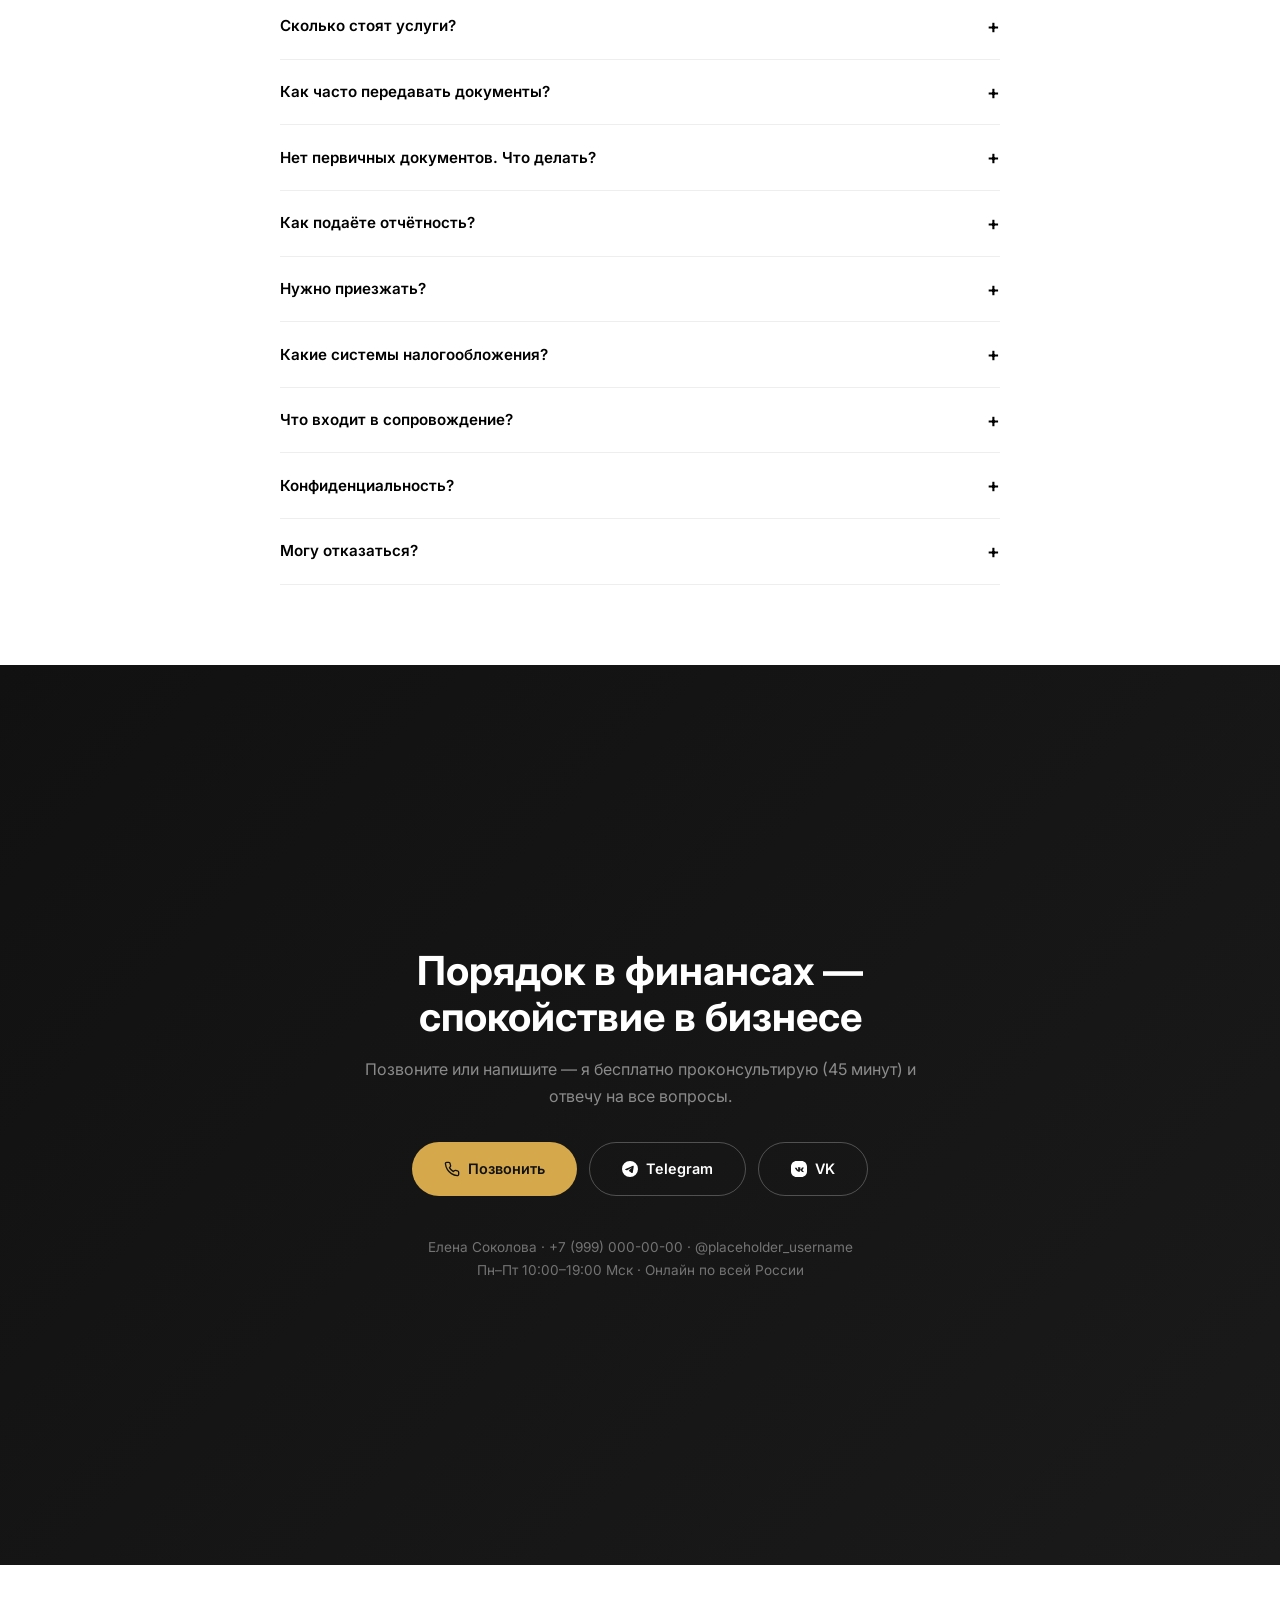
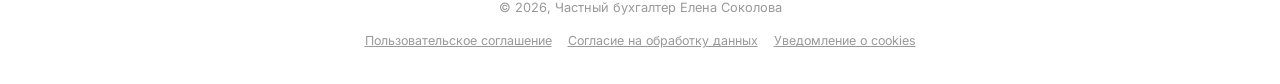
==== commit 4a7d8f97: "Отвечаю головой -> Ответственность, add и отчетов" ====
--- a/index-5.html
+++ b/index-5.html
@@ -206,7 +206,7 @@
     <div class="benefits-timeline">
       <div class="benefit-tl"><h4>Личное ведение</h4><p>Я лично веду ваш учёт — никакой передачи дела сторонним сотрудникам.</p></div>
       <div class="benefit-tl"><h4>15 лет практики</h4><p>Работала со всеми режимами: УСН, ПСН, ОСНО, ООО на УСН и ОСНО.</p></div>
-      <div class="benefit-tl"><h4>Отвечаю головой</h4><p>Несу ответственность за сроки и корректность каждой поданной декларации.</p></div>
+      <div class="benefit-tl"><h4>Ответственность</h4><p>Несу ответственность за сроки и корректность каждой поданной декларации и отчётов.</p></div>
       <div class="benefit-tl"><h4>Предсказуемый бюджет</h4><p>Фиксированная стоимость — никаких внезапных счетов.</p></div>
       <div class="benefit-tl"><h4>Цифры без бумаги</h4><p>Полный электронный документооборот. Всё хранится в облаке.</p></div>
       <div class="benefit-tl"><h4>Никаких дедлайнов</h4><p>Я помню о сроках и напоминаю вам. Вы просто работаете.</p></div>
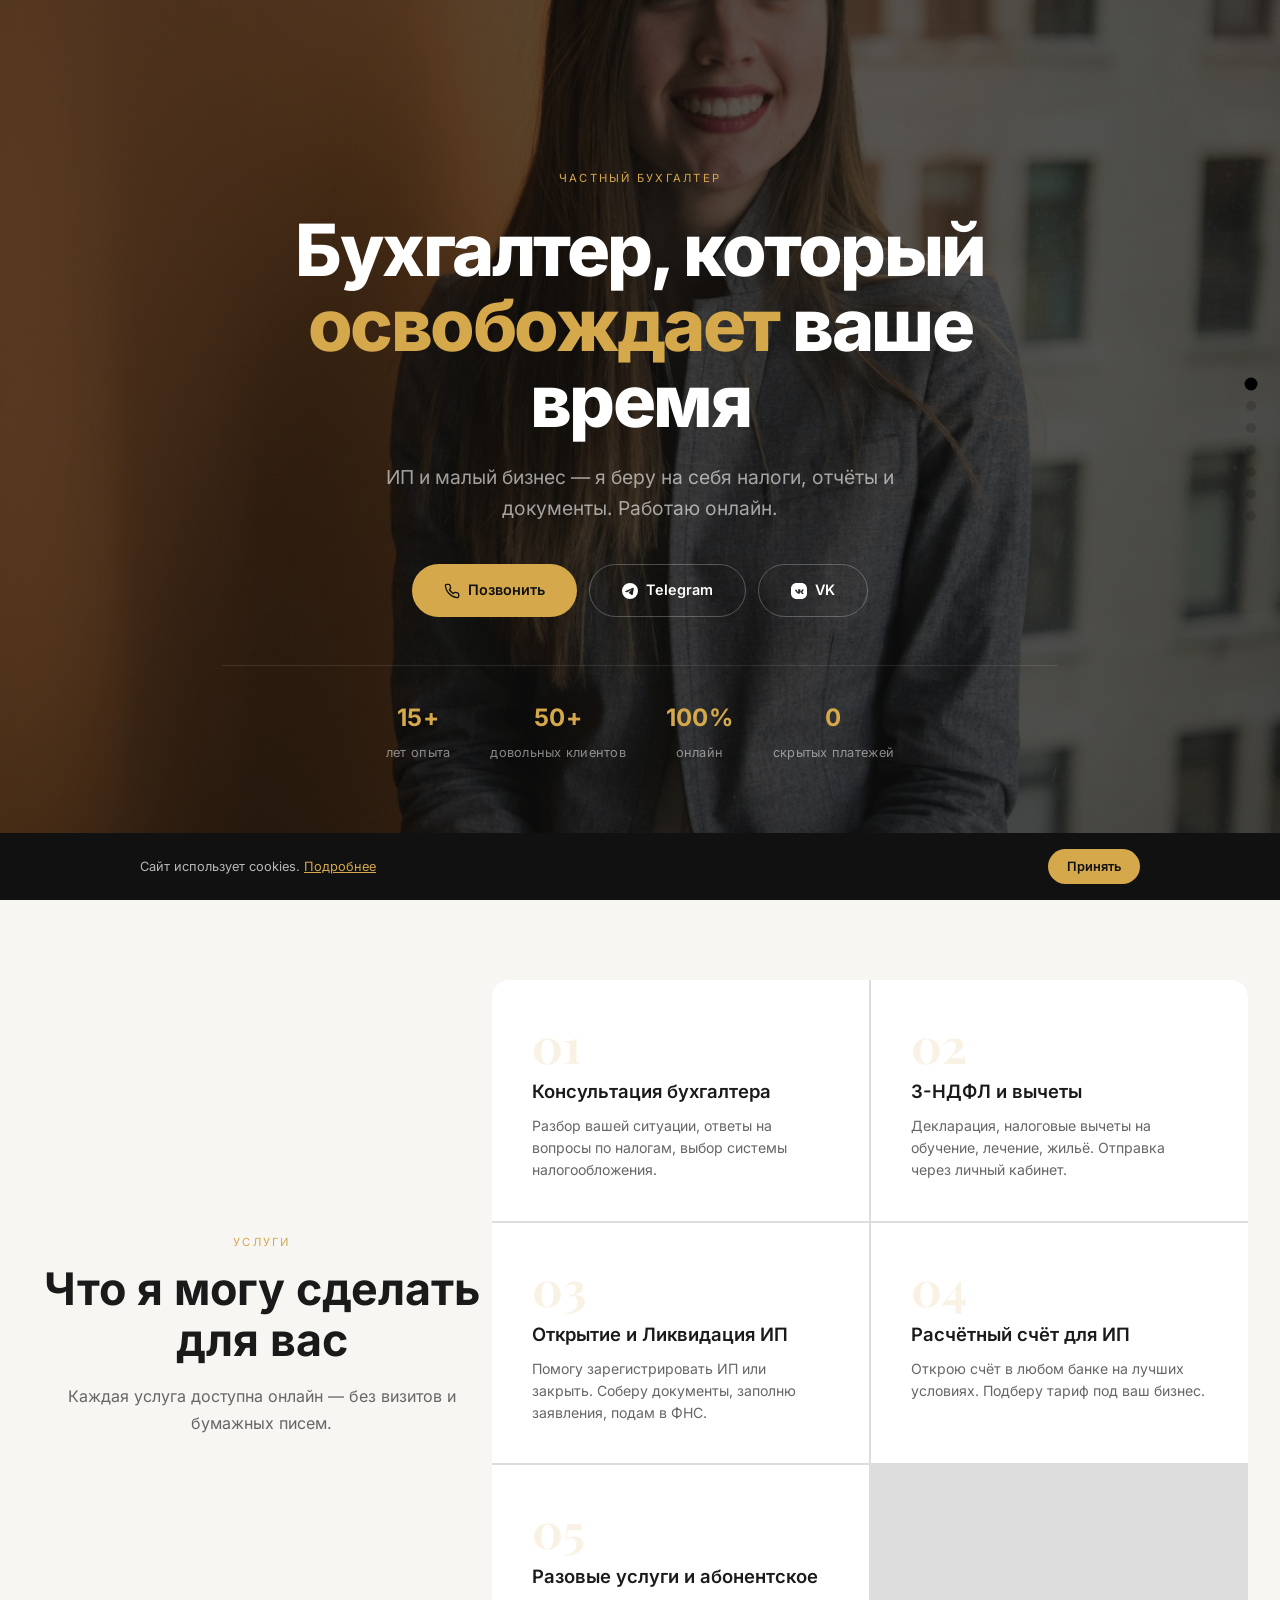
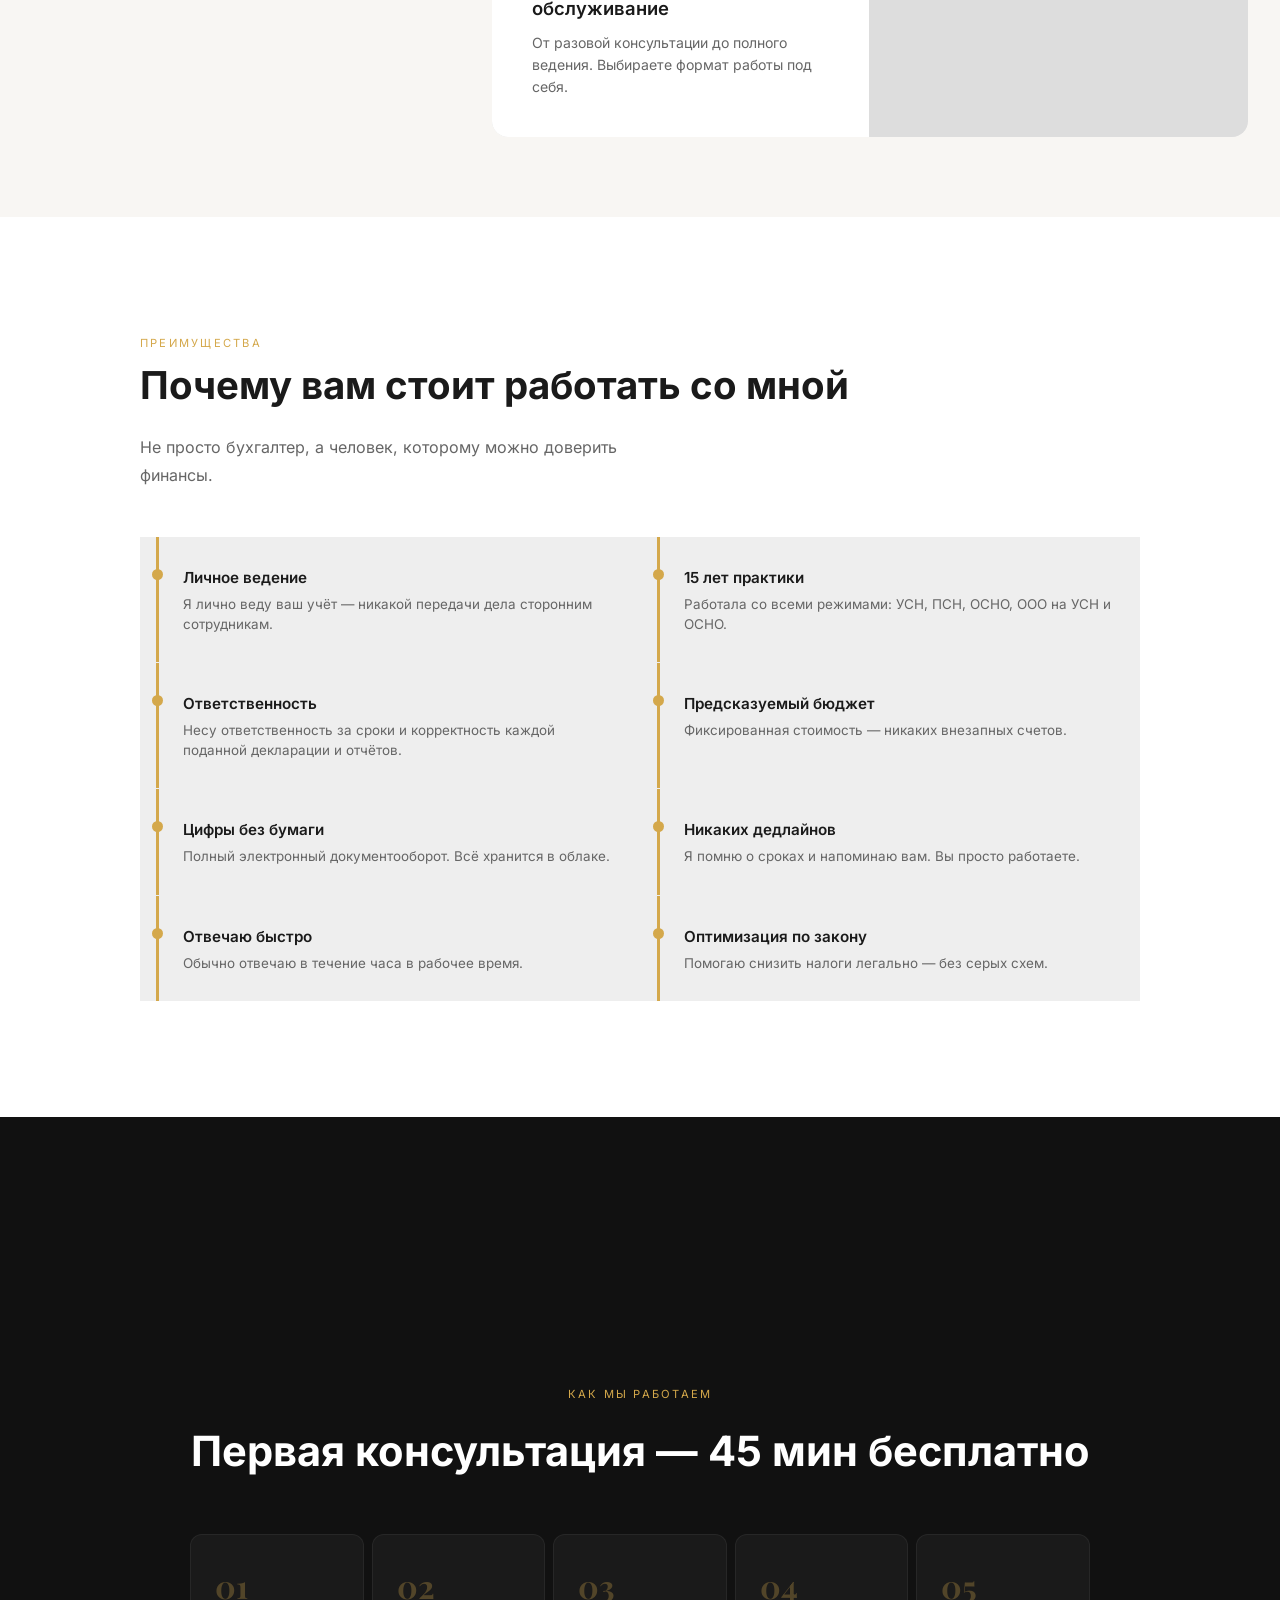
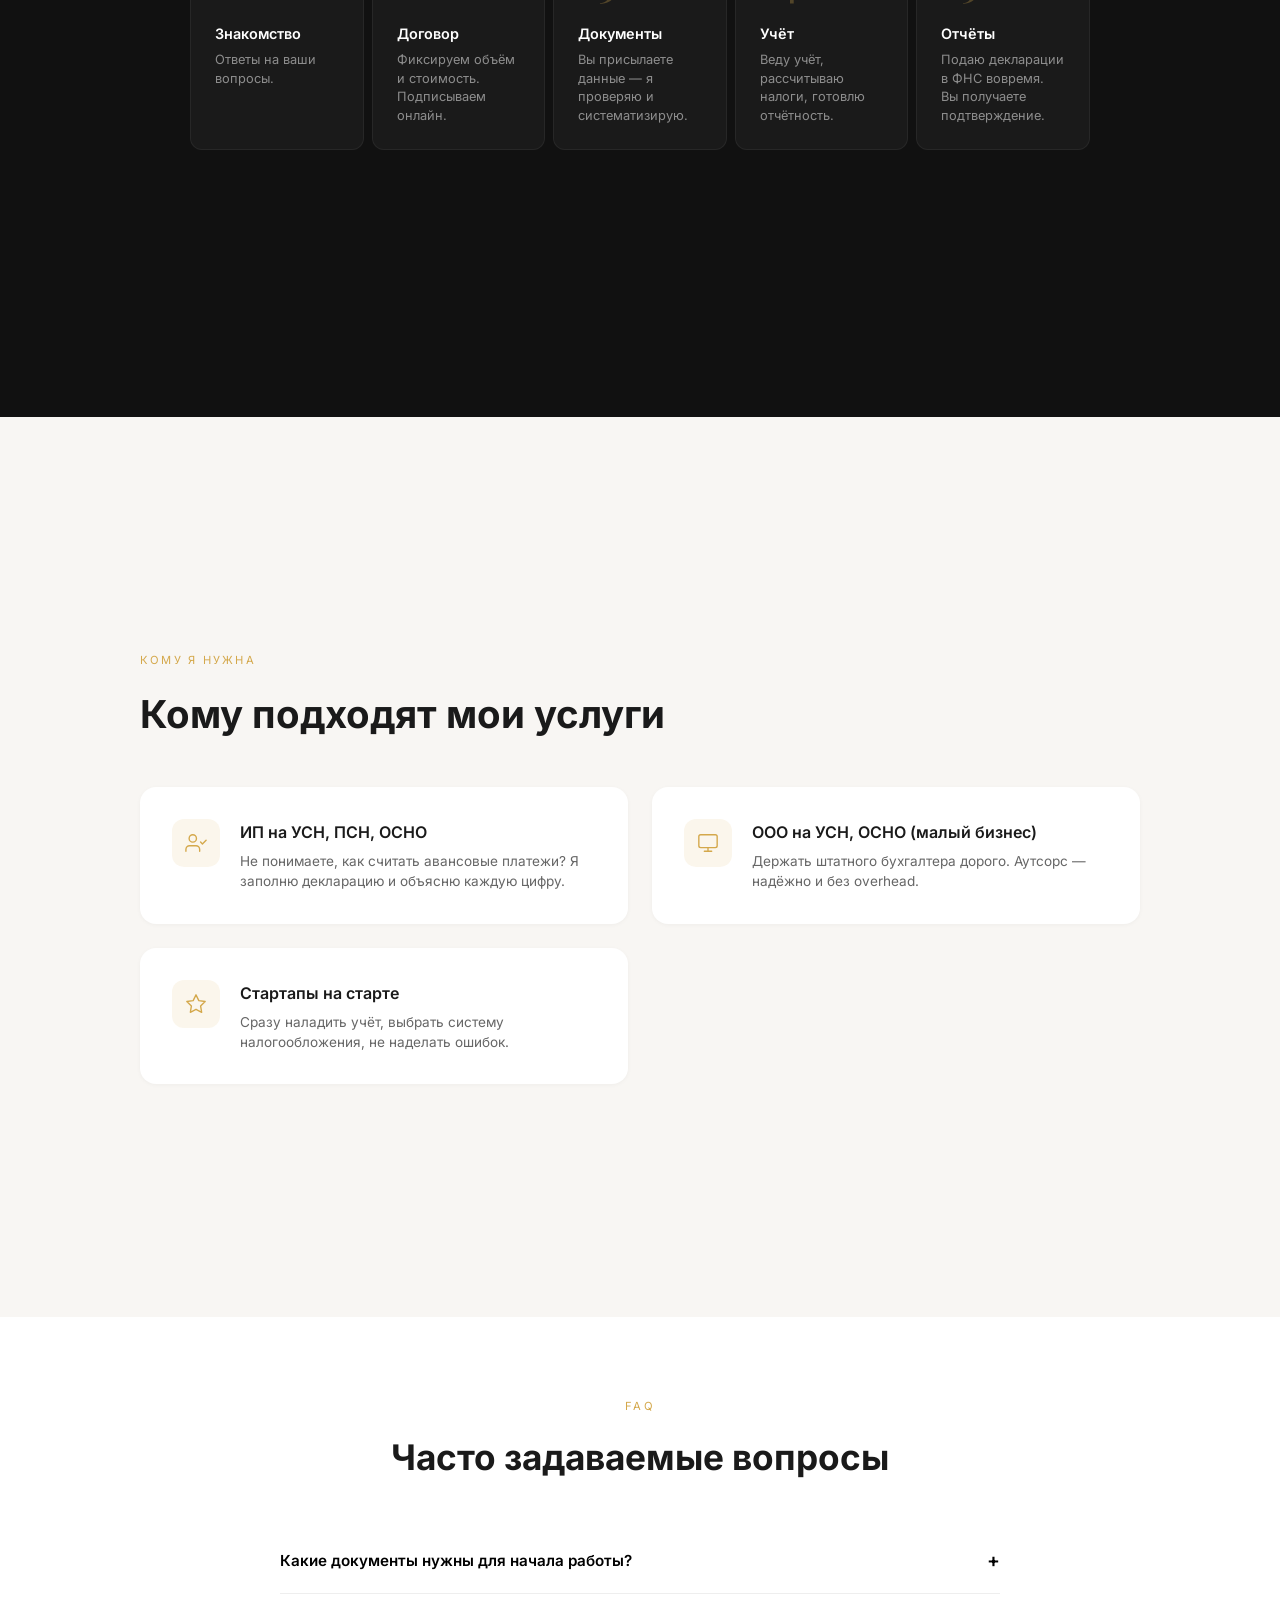
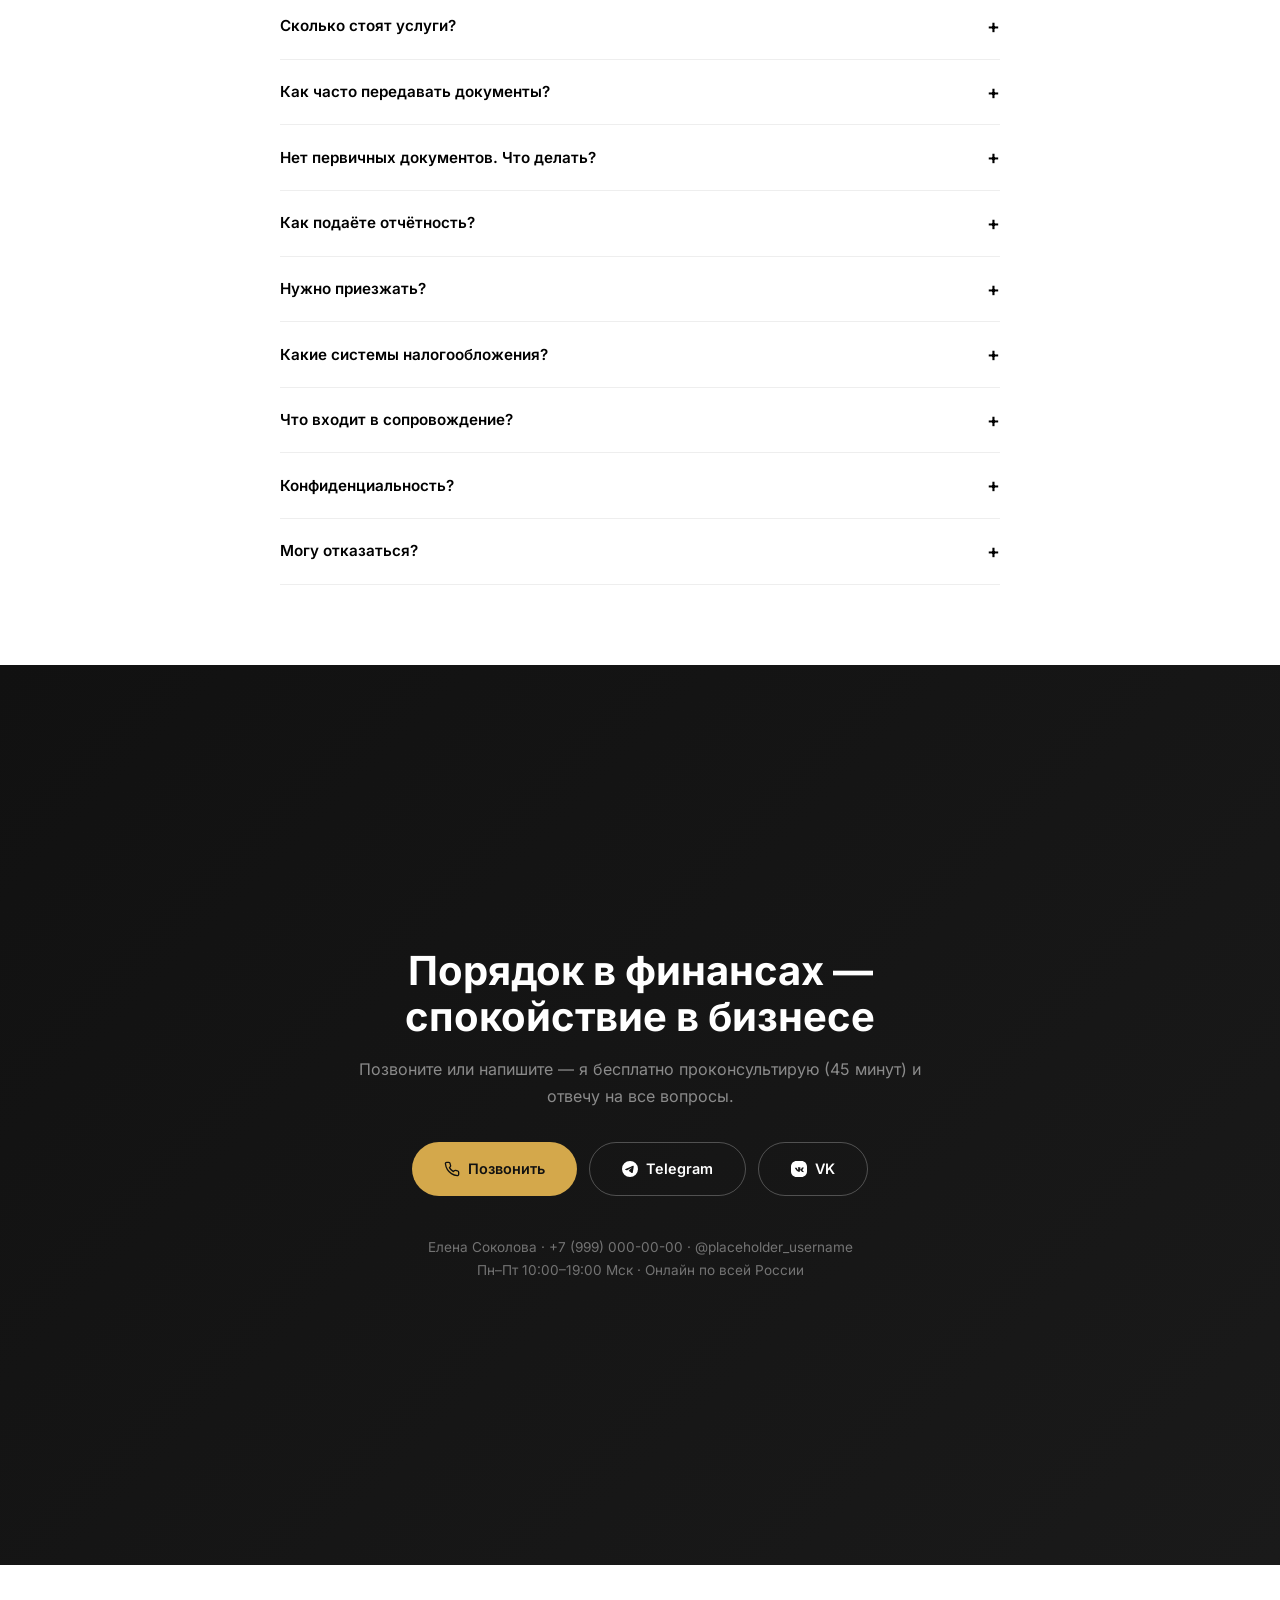
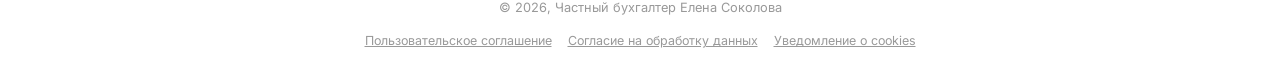
==== commit bb1851b5: "Self-host all assets: fonts and hero image locally" ====
--- a/index-5.html
+++ b/index-5.html
@@ -6,7 +6,7 @@
 <title>Частный бухгалтер Елена Соколова — услуги для ИП и малого бизнеса</title>
 <meta name="description" content="Бухгалтерские услуги онлайн. Консультации, 3-НДФЛ, отчётность для ИП.">
 <meta name="theme-color" content="#111">
-<link href="https://fonts.googleapis.com/css2?family=Inter:wght@300;400;500;600;700;800&family=Playfair+Display:wght@700&display=swap" rel="stylesheet">
+<link href="images/fonts.css" rel="stylesheet">
 <style>
 *,*::before,*::after{box-sizing:border-box;margin:0;padding:0}
 html{scroll-behavior:smooth;scroll-snap-type:y mandatory}
@@ -162,7 +162,7 @@
 
 <!-- HERO -->
 <section class="snap hero" id="s1">
-  <div class="hero-bg"><img src="https://images.unsplash.com/photo-1573496359142-b8d87734a5a2?w=1200&auto=format" alt="" loading="lazy"></div>
+  <div class="hero-bg"><img src="images/hero-bg.jpg" alt="" loading="lazy"></div>
   <div class="hero-inner">
     <div class="hero-kicker">Частный бухгалтер</div>
     <h1>Бухгалтер, который <em>освобождает</em> ваше время</h1>
--- a/images/fonts.css
+++ b/images/fonts.css
@@ -0,0 +1,7 @@
+@font-face{font-family:'Inter';font-style:normal;font-weight:300;font-display:swap;src:url(Inter-300.ttf) format('truetype')}
+@font-face{font-family:'Inter';font-style:normal;font-weight:400;font-display:swap;src:url(Inter-400.ttf) format('truetype')}
+@font-face{font-family:'Inter';font-style:normal;font-weight:500;font-display:swap;src:url(Inter-500.ttf) format('truetype')}
+@font-face{font-family:'Inter';font-style:normal;font-weight:600;font-display:swap;src:url(Inter-600.ttf) format('truetype')}
+@font-face{font-family:'Inter';font-style:normal;font-weight:700;font-display:swap;src:url(Inter-700.ttf) format('truetype')}
+@font-face{font-family:'Inter';font-style:normal;font-weight:800;font-display:swap;src:url(Inter-800.ttf) format('truetype')}
+@font-face{font-family:'Playfair Display';font-style:normal;font-weight:700;font-display:swap;src:url(Playfair-700.ttf) format('truetype')}
